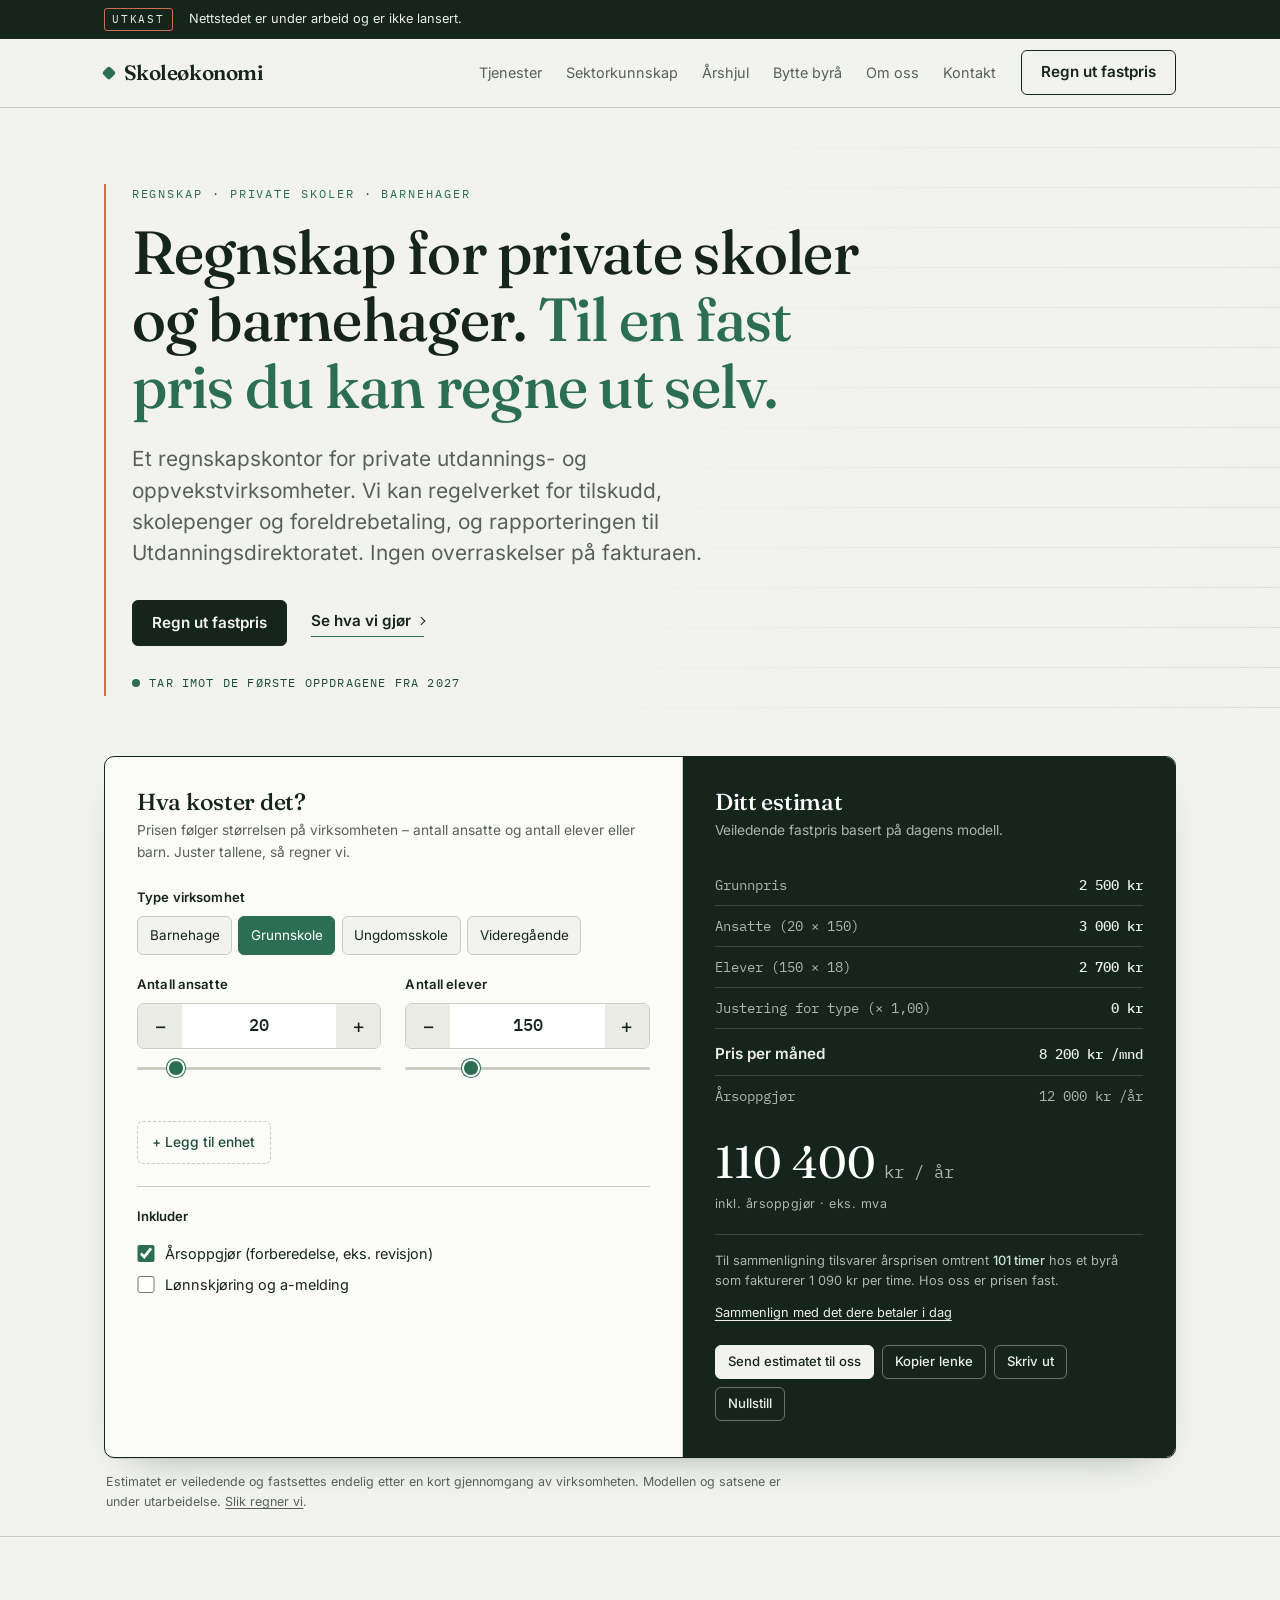
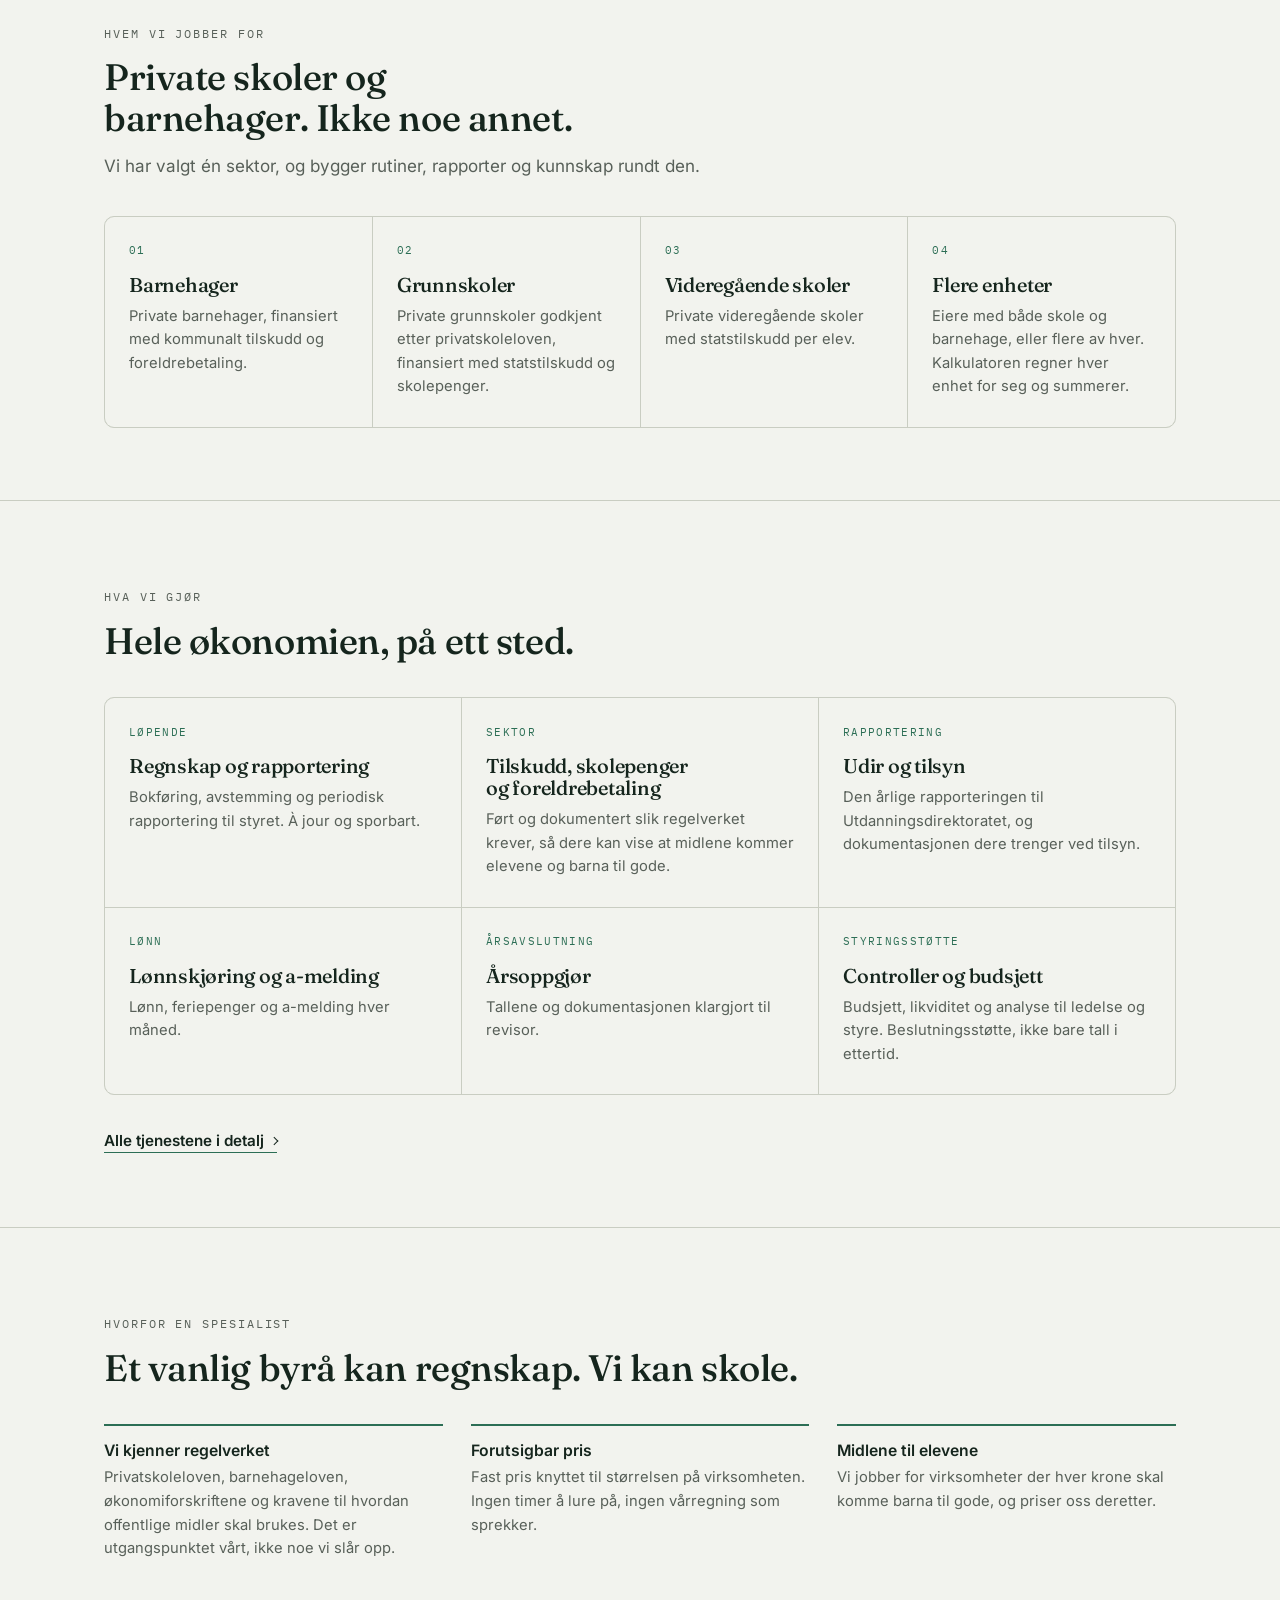
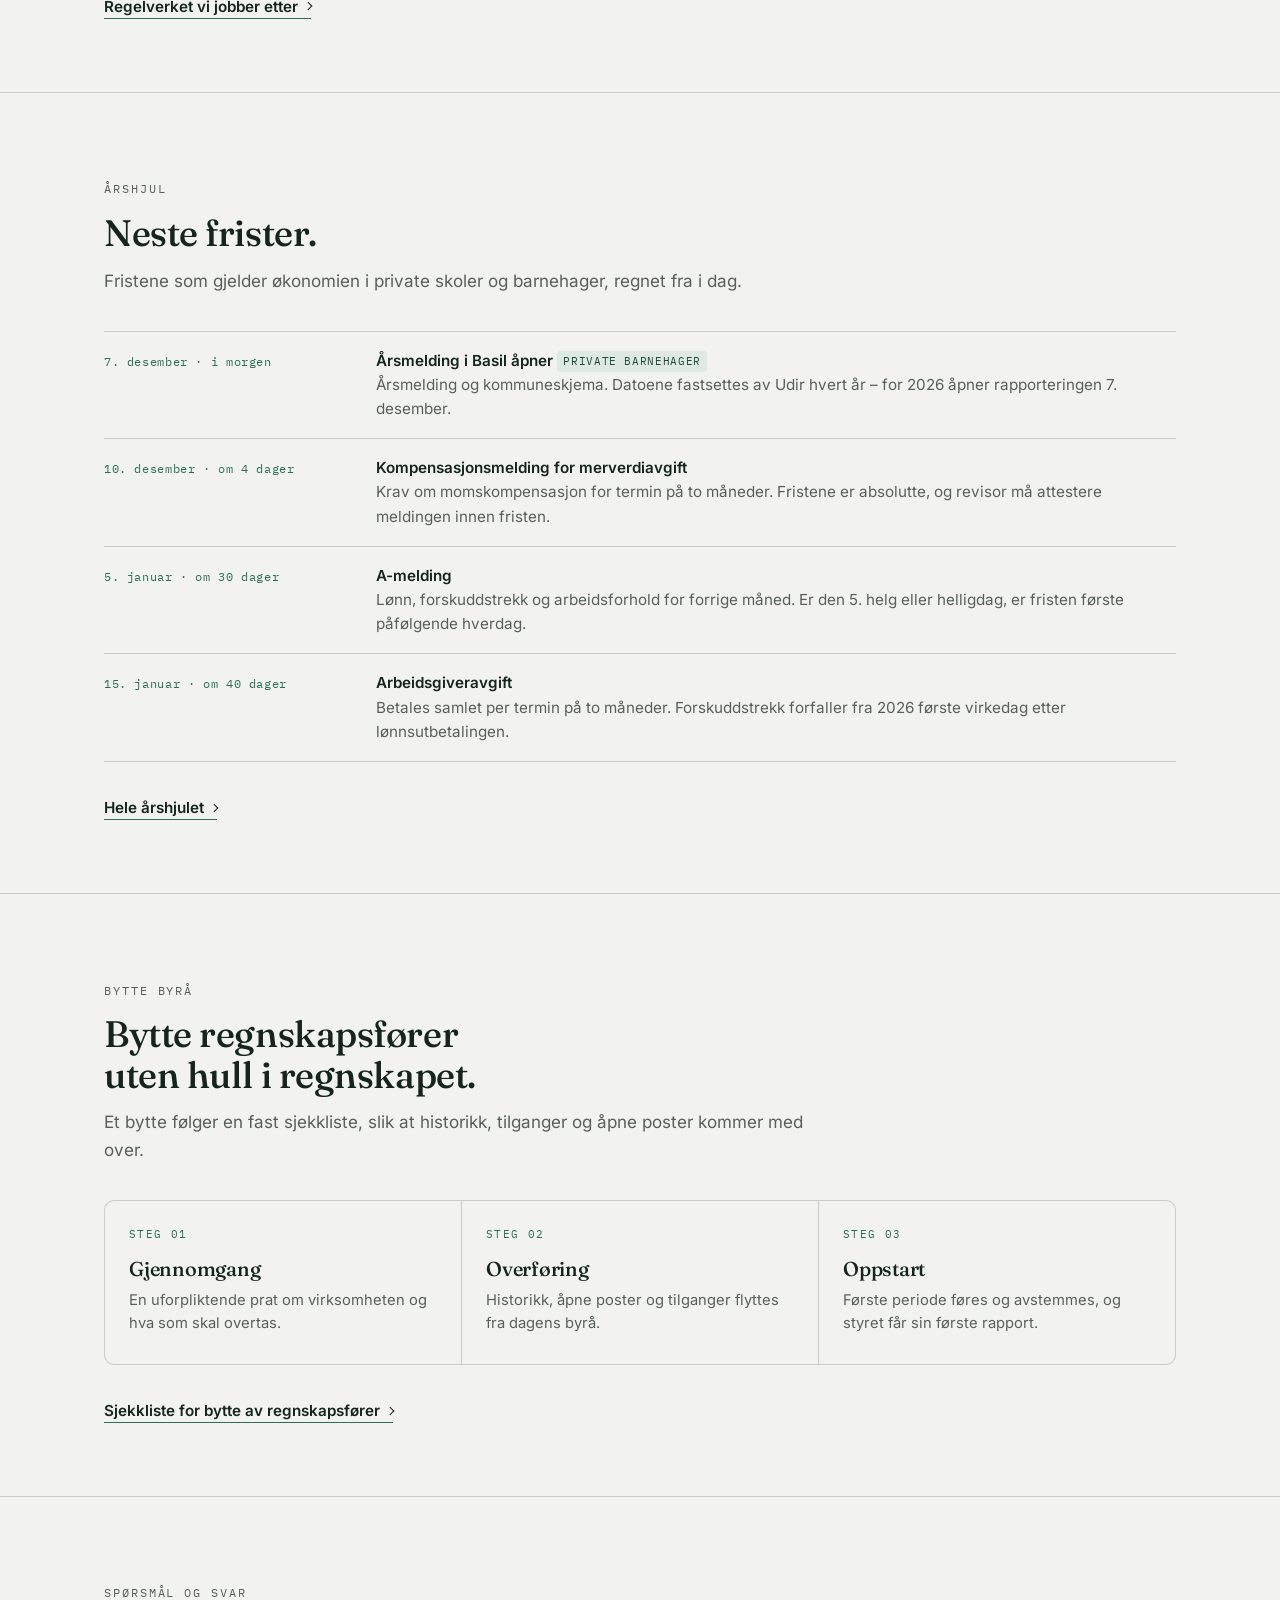
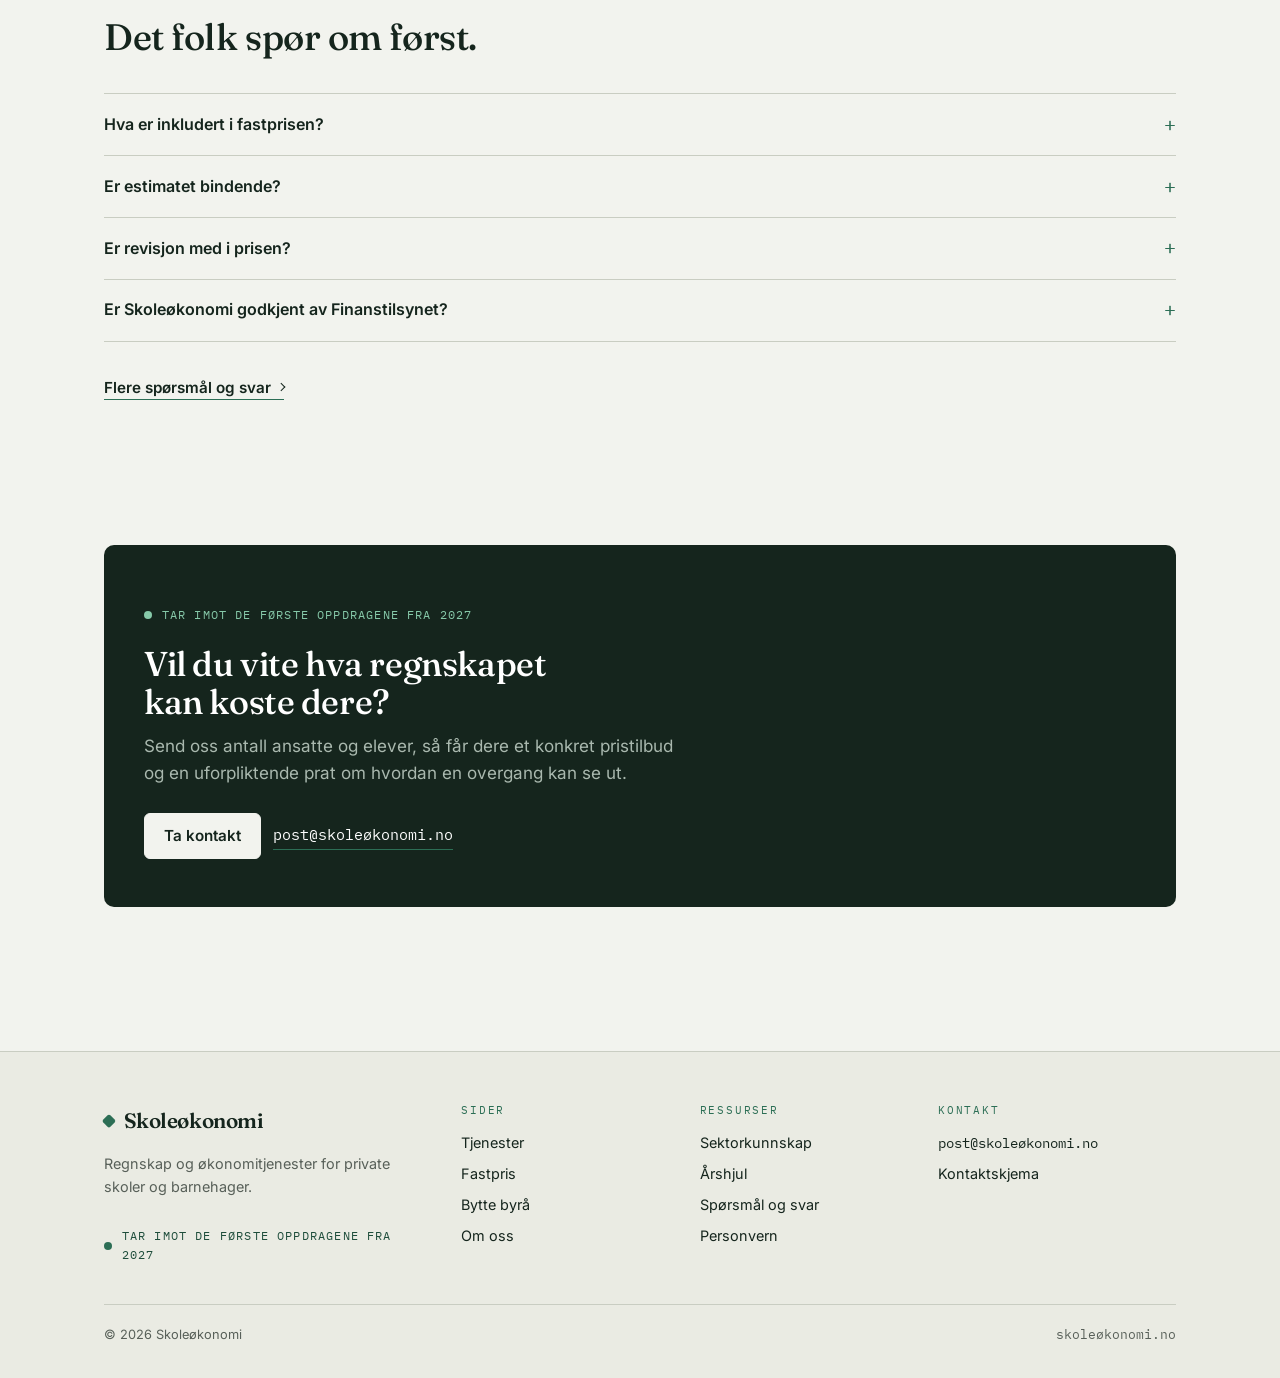
==== index.html @ 36946ea9 "Første publiserte versjon av nettstedet" ====
<!DOCTYPE html>
<html lang="nb">
<head>
<meta charset="utf-8">
<meta name="viewport" content="width=device-width, initial-scale=1">
<title>Skoleøkonomi – regnskap for private skoler og barnehager</title>
<meta name="description" content="Regnskap og økonomitjenester for private skoler og barnehager. Regn ut en veiledende fastpris selv – prisen følger antall ansatte og elever.">
<!-- FELLES:hode -->
<meta name="robots" content="noindex, nofollow">
<link rel="canonical" href="https://xn--skolekonomi-kgb.no/">
<meta property="og:url" content="https://xn--skolekonomi-kgb.no/">
<meta property="og:type" content="website">
<meta property="og:site_name" content="Skoleøkonomi">
<meta property="og:locale" content="nb_NO">
<meta property="og:title" content="Skoleøkonomi – regnskap for private skoler og barnehager">
<meta property="og:description" content="Regnskap og økonomitjenester for private skoler og barnehager. Regn ut en veiledende fastpris selv – prisen følger antall ansatte og elever.">
<meta name="theme-color" content="#F2F3EE">
<link rel="icon" href="assets/bilder/favicon.svg" type="image/svg+xml">
<link rel="stylesheet" href="assets/css/stil.css">
<link rel="stylesheet" href="assets/css/utskrift.css" media="print">
<script>document.documentElement.className += ' js';</script>
<!-- /FELLES:hode -->
</head>
<body>
<!-- FELLES:topp -->
<a class="hopp" href="#innhold">Hopp til innhold</a>
<aside class="utkast pa-blekk" aria-label="Status for nettstedet">
  <div class="wrap utkast__rad">
    <span class="utkast__merke">Utkast</span>
    <span class="utkast__tekst">Nettstedet er under arbeid og er ikke lansert.</span>
    <button type="button" class="utkast__knapp" data-bekreft-bryter aria-pressed="false" hidden>Vis punkter som må bekreftes</button>
  </div>
</aside>
<header class="topp">
  <div class="wrap topp__rad">
    <a class="merke" href="index.html"><span class="merke__rute" aria-hidden="true"></span>Skoleøkonomi</a>
    <button type="button" class="meny-knapp" aria-expanded="false" aria-controls="hovedmeny"><span class="meny-knapp__ikon" aria-hidden="true"></span>Meny</button>
    <nav class="meny" id="hovedmeny" aria-label="Hovedmeny">
      <ul class="meny__liste">
        <li><a href="tjenester.html">Tjenester</a></li>
        <li><a href="sektorkunnskap.html">Sektorkunnskap</a></li>
        <li><a href="arshjul.html">Årshjul</a></li>
        <li><a href="bytte-regnskapsforer.html">Bytte byrå</a></li>
        <li><a href="om-oss.html">Om oss</a></li>
        <li><a href="kontakt.html">Kontakt</a></li>
      </ul>
      <a class="knapp knapp--kant" href="#kalkulator">Regn ut fastpris</a>
    </nav>
  </div>
</header>
<!-- /FELLES:topp -->

<main id="innhold">

  <section class="hero">
    <div class="wrap">
      <div class="hero__tekst">
        <p class="eyebrow">Regnskap · private skoler · barnehager</p>
        <h1>Regnskap for private skoler og barnehager. <em>Til en fast pris du kan regne ut selv.</em></h1>
        <p class="lede">Et regnskapskontor for private utdannings- og oppvekstvirksomheter. Vi kan regelverket for tilskudd, skolepenger og foreldrebetaling, og rapporteringen til Utdanningsdirektoratet. Ingen overraskelser på fakturaen.</p>
        <div class="hero__valg">
          <a class="knapp" href="#kalkulator">Regn ut fastpris</a>
          <a class="pil" href="tjenester.html">Se hva vi gjør</a>
        </div>
        <p class="status">Tar imot de første oppdragene fra 2027</p>
      </div>
    </div>
  </section>

  <section class="kalk-seksjon" id="kalkulator" aria-label="Fastpriskalkulator">
    <div class="wrap">
      <div class="inn" data-kalkulator>
        <p class="kalk__tom">Kalkulatoren trenger JavaScript for å regne. Send oss antall ansatte og antall elever eller barn på e-post, så regner vi ut prisen for dere.</p>
      </div>
      <p class="kalk-note">Estimatet er veiledende og fastsettes endelig etter en kort gjennomgang av virksomheten. Modellen og satsene er under utarbeidelse. <a href="priser.html#modell">Slik regner vi</a>.</p>
    </div>
  </section>

  <section class="seksjon">
    <div class="wrap">
      <div class="seksjon__hode">
        <p class="eyebrow">Hvem vi jobber for</p>
        <h2>Private skoler og barnehager. Ikke noe annet.</h2>
        <p>Vi har valgt én sektor, og bygger rutiner, rapporter og kunnskap rundt den.</p>
      </div>
      <div class="rutenett rutenett--4">
        <div class="rute">
          <span class="rute__merke">01</span>
          <h3>Barnehager</h3>
          <p>Private barnehager, finansiert med kommunalt tilskudd og foreldrebetaling.</p>
        </div>
        <div class="rute">
          <span class="rute__merke">02</span>
          <h3>Grunnskoler</h3>
          <p>Private grunnskoler godkjent etter privatskoleloven, finansiert med statstilskudd og skolepenger.</p>
        </div>
        <div class="rute">
          <span class="rute__merke">03</span>
          <h3>Videregående skoler</h3>
          <p>Private videregående skoler med statstilskudd per elev.</p>
        </div>
        <div class="rute">
          <span class="rute__merke">04</span>
          <h3>Flere enheter</h3>
          <p>Eiere med både skole og barnehage, eller flere av hver. Kalkulatoren regner hver enhet for seg og summerer.</p>
        </div>
      </div>
    </div>
  </section>

  <section class="seksjon">
    <div class="wrap">
      <div class="seksjon__hode">
        <p class="eyebrow">Hva vi gjør</p>
        <h2>Hele økonomien, på ett sted.</h2>
      </div>
      <div class="rutenett rutenett--3">
        <a class="rute" href="tjenester.html#regnskap">
          <span class="rute__merke">Løpende</span>
          <h3>Regnskap og rapportering</h3>
          <p>Bokføring, avstemming og periodisk rapportering til styret. À jour og sporbart.</p>
        </a>
        <a class="rute" href="tjenester.html#tilskudd">
          <span class="rute__merke">Sektor</span>
          <h3>Tilskudd, skolepenger og foreldrebetaling</h3>
          <p>Ført og dokumentert slik regelverket krever, så dere kan vise at midlene kommer elevene og barna til gode.</p>
        </a>
        <a class="rute" href="tjenester.html#rapportering">
          <span class="rute__merke">Rapportering</span>
          <h3>Udir og tilsyn</h3>
          <p>Den årlige rapporteringen til Utdanningsdirektoratet, og dokumentasjonen dere trenger ved tilsyn.</p>
        </a>
        <a class="rute" href="tjenester.html#lonn">
          <span class="rute__merke">Lønn</span>
          <h3>Lønnskjøring og a-melding</h3>
          <p>Lønn, feriepenger og a-melding hver måned.</p>
        </a>
        <a class="rute" href="tjenester.html#arsoppgjor">
          <span class="rute__merke">Årsavslutning</span>
          <h3>Årsoppgjør</h3>
          <p>Tallene og dokumentasjonen klargjort til revisor.</p>
        </a>
        <a class="rute" href="tjenester.html#controller">
          <span class="rute__merke">Styringsstøtte</span>
          <h3>Controller og budsjett</h3>
          <p>Budsjett, likviditet og analyse til ledelse og styre. Beslutningsstøtte, ikke bare tall i ettertid.</p>
        </a>
      </div>
      <p class="seksjon__fot"><a class="pil" href="tjenester.html">Alle tjenestene i detalj</a></p>
    </div>
  </section>

  <section class="seksjon">
    <div class="wrap">
      <div class="seksjon__hode">
        <p class="eyebrow">Hvorfor en spesialist</p>
        <h2>Et vanlig byrå kan regnskap. Vi kan skole.</h2>
      </div>
      <div class="punkter">
        <div class="punkt">
          <h3>Vi kjenner regelverket</h3>
          <p>Privatskoleloven, barnehageloven, økonomiforskriftene og kravene til hvordan offentlige midler skal brukes. Det er utgangspunktet vårt, ikke noe vi slår opp.</p>
        </div>
        <div class="punkt">
          <h3>Forutsigbar pris</h3>
          <p>Fast pris knyttet til størrelsen på virksomheten. Ingen timer å lure på, ingen vårregning som sprekker.</p>
        </div>
        <div class="punkt">
          <h3>Midlene til elevene</h3>
          <p>Vi jobber for virksomheter der hver krone skal komme barna til gode, og priser oss deretter.</p>
        </div>
      </div>
      <p class="seksjon__fot"><a class="pil" href="sektorkunnskap.html">Regelverket vi jobber etter</a></p>
    </div>
  </section>

  <section class="seksjon" id="neste-frister" hidden>
    <div class="wrap">
      <div class="seksjon__hode">
        <p class="eyebrow">Årshjul</p>
        <h2>Neste frister.</h2>
        <p>Fristene som gjelder økonomien i private skoler og barnehager, regnet fra i dag.</p>
      </div>
      <ol class="hovedbok" data-neste-frister="4"></ol>
      <p class="seksjon__fot"><a class="pil" href="arshjul.html">Hele årshjulet</a></p>
    </div>
  </section>

  <section class="seksjon">
    <div class="wrap">
      <div class="seksjon__hode">
        <p class="eyebrow">Bytte byrå</p>
        <h2>Bytte regnskapsfører uten hull i regnskapet.</h2>
        <p>Et bytte følger en fast sjekkliste, slik at historikk, tilganger og åpne poster kommer med over.</p>
      </div>
      <div class="rutenett rutenett--3">
        <div class="rute">
          <span class="rute__merke">Steg 01</span>
          <h3>Gjennomgang</h3>
          <p>En uforpliktende prat om virksomheten og hva som skal overtas.</p>
        </div>
        <div class="rute">
          <span class="rute__merke">Steg 02</span>
          <h3>Overføring</h3>
          <p>Historikk, åpne poster og tilganger flyttes fra dagens byrå.</p>
        </div>
        <div class="rute">
          <span class="rute__merke">Steg 03</span>
          <h3>Oppstart</h3>
          <p>Første periode føres og avstemmes, og styret får sin første rapport.</p>
        </div>
      </div>
      <p class="seksjon__fot"><a class="pil" href="bytte-regnskapsforer.html">Sjekkliste for bytte av regnskapsfører</a></p>
    </div>
  </section>

  <section class="seksjon">
    <div class="wrap">
      <div class="seksjon__hode">
        <p class="eyebrow">Spørsmål og svar</p>
        <h2>Det folk spør om først.</h2>
      </div>
      <div class="sporsmalsliste">
        <details class="sporsmal">
          <summary>Hva er inkludert i fastprisen?</summary>
          <div class="sporsmal__svar">
            <p>Grunnprisen dekker løpende bokføring, avstemming og periodisk rapportering. Prisen per ansatt og per elev eller barn følger volumet i lønn, fakturering og tilskudd. Årsoppgjør og lønnskjøring velger dere selv i kalkulatoren.</p>
          </div>
        </details>
        <details class="sporsmal">
          <summary>Er estimatet bindende?</summary>
          <div class="sporsmal__svar">
            <p>Nei. Estimatet er veiledende. Endelig pris settes etter en kort gjennomgang av virksomheten.</p>
          </div>
        </details>
        <details class="sporsmal">
          <summary>Er revisjon med i prisen?</summary>
          <div class="sporsmal__svar">
            <p>Nei. Revisjonen gjøres av en ekstern revisor. Vi klargjør tallene og dokumentasjonen revisor trenger.</p>
          </div>
        </details>
        <details class="sporsmal">
          <summary>Er Skoleøkonomi godkjent av Finanstilsynet?</summary>
          <div class="sporsmal__svar">
            <p>Å føre regnskap for andre krever godkjenning fra Finanstilsynet. Godkjenningen er på plass før vi tar de første oppdragene fra 2027. Oppstarten skjer gradvis, og nye kunder tas inn fortløpende etter hvert som de melder interesse.</p>
          </div>
        </details>
      </div>
      <p class="seksjon__fot"><a class="pil" href="sporsmal-og-svar.html">Flere spørsmål og svar</a></p>
    </div>
  </section>

  <section class="seksjon seksjon--flat">
    <div class="wrap">
      <div class="kontaktblokk pa-blekk inn">
        <p class="status">Tar imot de første oppdragene fra 2027</p>
        <h2>Vil du vite hva regnskapet kan koste dere?</h2>
        <p>Send oss antall ansatte og elever, så får dere et konkret pristilbud og en uforpliktende prat om hvordan en overgang kan se ut.</p>
        <div class="knapperad">
          <a class="knapp knapp--lys" href="kontakt.html">Ta kontakt</a>
          <a class="epost" href="mailto:post@skoleøkonomi.no">post@skoleøkonomi.no</a>
        </div>
      </div>
    </div>
  </section>

</main>

<!-- FELLES:bunn -->
<footer class="bunn">
  <div class="wrap">
    <div class="bunn__rutenett">
      <div class="bunn__om">
        <a class="merke" href="index.html"><span class="merke__rute" aria-hidden="true"></span>Skoleøkonomi</a>
        <p>Regnskap og økonomitjenester for private skoler og barnehager.</p>
        <p class="status">Tar imot de første oppdragene fra 2027</p>
      </div>
      <nav aria-label="Sider">
        <h2 class="bunn__tittel">Sider</h2>
        <ul>
          <li><a href="tjenester.html">Tjenester</a></li>
          <li><a href="priser.html">Fastpris</a></li>
          <li><a href="bytte-regnskapsforer.html">Bytte byrå</a></li>
          <li><a href="om-oss.html">Om oss</a></li>
        </ul>
      </nav>
      <nav aria-label="Ressurser">
        <h2 class="bunn__tittel">Ressurser</h2>
        <ul>
          <li><a href="sektorkunnskap.html">Sektorkunnskap</a></li>
          <li><a href="arshjul.html">Årshjul</a></li>
          <li><a href="sporsmal-og-svar.html">Spørsmål og svar</a></li>
          <li><a href="personvern.html">Personvern</a></li>
        </ul>
      </nav>
      <div>
        <h2 class="bunn__tittel">Kontakt</h2>
        <ul>
          <li><a class="mono" href="mailto:post@skoleøkonomi.no">post@skoleøkonomi.no</a></li>
          <li><a href="kontakt.html">Kontaktskjema</a></li>
        </ul>
      </div>
    </div>
    <div class="bunn__linje">
      <span>© <span data-ar></span> Skoleøkonomi</span>
      <span class="mono">skoleøkonomi.no</span>
    </div>
  </div>
</footer>
<script defer src="assets/js/konfig.js"></script>
<script defer src="assets/js/felles.js"></script>
<script defer src="assets/js/utkast.js"></script>
<!-- /FELLES:bunn -->
<script defer src="assets/js/prismodell.js"></script>
<script defer src="assets/js/kalkulator.js"></script>
<script defer src="assets/js/frister-data.js"></script>
<script defer src="assets/js/frister.js"></script>
<script defer src="assets/js/arshjul.js"></script>
</body>
</html>
---- assets/css/stil.css ----
/* Skoleøkonomi – stilark.
   Innhold: 1 fonter · 2 variabler · 3 grunnlag · 4 topp og bunn · 5 knapper
   6 seksjoner og rutenett · 7 kalkulator · 8 skjema · 9 sider · 10 utkast-modus */

/* ---------- 1 Fonter (selvhostet, SIL OFL) ---------- */
@font-face{font-family:"Fraunces";font-style:normal;font-weight:100 900;font-display:swap;
  src:url("../fonter/fraunces-latin-opsz-normal.woff2") format("woff2");}
@font-face{font-family:"Inter";font-style:normal;font-weight:100 900;font-display:swap;
  src:url("../fonter/inter-latin-wght-normal.woff2") format("woff2");}
@font-face{font-family:"IBM Plex Mono";font-style:normal;font-weight:400;font-display:swap;
  src:url("../fonter/ibm-plex-mono-latin-400-normal.woff2") format("woff2");}
@font-face{font-family:"IBM Plex Mono";font-style:normal;font-weight:500;font-display:swap;
  src:url("../fonter/ibm-plex-mono-latin-500-normal.woff2") format("woff2");}

/* ---------- 2 Variabler ---------- */
:root{
  --blekk:#15251D;
  --papir:#F2F3EE;
  --papir-2:#EAEBE3;
  --ark:#FBFBF8;
  --furu:#2C6E55;
  --furu-dyp:#1E4D3B;
  --furu-lys:#DDE9E2;
  --leire:#C8704F;       /* sparsomt: streker og merker, ikke brødtekst */
  --leire-dyp:#9A4526;   /* feilmeldinger – god nok kontrast til tekst */
  --linje:#C9CDC2;
  --linje-myk:#DCDFD6;
  --dempet:#586059;
  --pa-blekk:#EBEDE6;
  --pa-blekk-dempet:#A9B8AE;
  --pa-blekk-linje:rgba(235,237,230,.16);
  --pa-blekk-aksent:#86C9A9;
  --r:10px;
  --r-s:6px;
  --bredde:70rem;
  --f-display:"Fraunces",Georgia,"Times New Roman",serif;
  --f-tekst:"Inter",system-ui,-apple-system,"Segoe UI",Roboto,"Helvetica Neue",Arial,sans-serif;
  --f-mono:"IBM Plex Mono",ui-monospace,SFMono-Regular,Menlo,Consolas,monospace;
  --skygge:0 1px 0 var(--linje),0 18px 40px -28px rgba(21,37,29,.5);
}

/* ---------- 3 Grunnlag ---------- */
*,*::before,*::after{box-sizing:border-box;}
html{-webkit-text-size-adjust:100%;text-size-adjust:100%;scroll-padding-top:5.5rem;}
@media (prefers-reduced-motion:no-preference){html{scroll-behavior:smooth;}}
body{
  margin:0;background:var(--papir);color:var(--blekk);
  font-family:var(--f-tekst);font-size:1.0625rem;line-height:1.6;
  -webkit-font-smoothing:antialiased;text-rendering:optimizeLegibility;
}
h1,h2,h3,h4{font-family:var(--f-display);font-weight:500;line-height:1.1;letter-spacing:-.012em;margin:0;text-wrap:balance;}
p{margin:0 0 1em;}
p:last-child{margin-bottom:0;}
ul,ol{margin:0 0 1em;padding-left:1.2em;}
a{color:inherit;text-decoration-thickness:1px;text-underline-offset:.2em;}
a:hover{color:var(--furu-dyp);}
strong,b{font-weight:600;}
img,svg{max-width:100%;}
button,input,select,textarea{font:inherit;color:inherit;}
[hidden]{display:none !important;}
:focus-visible{outline:2px solid var(--furu);outline-offset:3px;border-radius:2px;}
.pa-blekk :focus-visible{outline-color:var(--pa-blekk-aksent);}
::selection{background:var(--furu-lys);color:var(--blekk);}

.wrap{max-width:var(--bredde);margin-inline:auto;padding-inline:1.5rem;}
.mono,.tall{font-family:var(--f-mono);font-variant-numeric:tabular-nums;}
.dempet{color:var(--dempet);}
.skjult{position:absolute !important;width:1px;height:1px;overflow:hidden;clip-path:inset(50%);white-space:nowrap;}
.eyebrow{font-family:var(--f-mono);font-size:.75rem;letter-spacing:.16em;text-transform:uppercase;color:var(--furu);margin:0;}
.hopp{position:absolute;left:1rem;top:-5rem;z-index:100;background:var(--blekk);color:var(--papir);padding:.7rem 1rem;border-radius:var(--r-s);text-decoration:none;}
.hopp:focus{top:1rem;color:var(--papir);}

/* Lenke med liten pil (tegnet i CSS, så den ikke er avhengig av tegn i fonten) */
.pil{font-weight:600;font-size:.95rem;text-decoration:none;border-bottom:1px solid var(--furu);padding-bottom:2px;}
.pil::after{content:"";display:inline-block;width:.42em;height:.42em;border-top:1.5px solid currentColor;border-right:1.5px solid currentColor;transform:rotate(45deg);margin-left:.45em;position:relative;top:-.12em;transition:margin-left .15s;}
.pil:hover::after{margin-left:.7em;}

/* ---------- 4 Topp og bunn ---------- */
.topp{position:sticky;top:0;z-index:30;background:rgba(242,243,238,.9);border-bottom:1px solid var(--linje);
  -webkit-backdrop-filter:blur(8px);backdrop-filter:blur(8px);}
.topp__rad{display:flex;align-items:center;justify-content:space-between;gap:1rem;min-height:4.25rem;}
.merke{font-family:var(--f-display);font-weight:600;font-size:1.3rem;letter-spacing:-.02em;display:inline-flex;align-items:center;gap:.6rem;text-decoration:none;color:var(--blekk);}
.merke:hover{color:var(--blekk);}
.merke__rute{width:.62rem;height:.62rem;border-radius:2px;background:var(--furu);transform:rotate(45deg);flex:none;}
.meny{display:flex;align-items:center;gap:.25rem;}
.meny__liste{display:flex;align-items:center;gap:.1rem;list-style:none;margin:0;padding:0;}
.meny__liste a{display:block;font-size:.9rem;text-decoration:none;color:var(--dempet);padding:.5rem .7rem;border-radius:var(--r-s);transition:color .15s;}
.meny__liste a:hover{color:var(--blekk);}
.meny__liste a[aria-current="page"]{color:var(--blekk);font-weight:600;box-shadow:inset 0 -2px 0 var(--furu);border-radius:0;}
.meny .knapp{margin-left:.6rem;}
.meny-knapp{display:none;align-items:center;gap:.55rem;background:transparent;border:1px solid var(--blekk);border-radius:var(--r-s);padding:.55rem .8rem;font-size:.9rem;font-weight:600;cursor:pointer;}
.meny-knapp__ikon{width:1rem;height:.7rem;border-top:1.5px solid currentColor;border-bottom:1.5px solid currentColor;position:relative;}
.meny-knapp__ikon::before{content:"";position:absolute;left:0;right:0;top:50%;border-top:1.5px solid currentColor;transform:translateY(-50%);}

@media (max-width:63rem){
  .js .meny-knapp{display:inline-flex;}
  .js .meny{display:none;position:absolute;left:0;right:0;top:100%;background:var(--papir);border-bottom:1px solid var(--linje);
    box-shadow:0 24px 40px -30px rgba(21,37,29,.55);flex-direction:column;align-items:stretch;padding:.5rem 1.5rem 1.5rem;gap:0;}
  .js .meny.er-apen{display:flex;}
  .js .meny__liste{flex-direction:column;align-items:stretch;}
  .js .meny__liste a{padding:.95rem 0;font-size:1.05rem;color:var(--blekk);border-bottom:1px solid var(--linje-myk);border-radius:0;}
  .js .meny__liste a[aria-current="page"]{box-shadow:none;color:var(--furu-dyp);}
  .js .meny .knapp{margin:1.25rem 0 0;}
  /* Uten JavaScript: menyen brytes over flere linjer i stedet for å skjules. */
  html:not(.js) .topp__rad{flex-wrap:wrap;padding-block:.75rem;}
  html:not(.js) .meny,html:not(.js) .meny__liste{flex-wrap:wrap;}
}

.bunn{margin-top:4.5rem;background:var(--papir-2);border-top:1px solid var(--linje);color:var(--dempet);font-size:.9rem;}
.bunn__rutenett{display:grid;grid-template-columns:1.6fr 1fr 1fr 1.2fr;gap:2.5rem;padding:3.25rem 0 2.5rem;}
.bunn__om p{max-width:26rem;margin-top:.9rem;}
.bunn__tittel{font-family:var(--f-mono);font-size:.7rem;letter-spacing:.16em;text-transform:uppercase;color:var(--furu);margin:0 0 .9rem;font-weight:400;}
.bunn ul{list-style:none;margin:0;padding:0;}
.bunn li{margin-bottom:.5rem;}
.bunn a{text-decoration:none;color:var(--blekk);}
.bunn a:hover{text-decoration:underline;color:var(--furu-dyp);}
.bunn__linje{display:flex;justify-content:space-between;flex-wrap:wrap;gap:.5rem 1.5rem;border-top:1px solid var(--linje);padding:1.25rem 0 2rem;font-size:.8rem;}
.status{display:inline-flex;align-items:center;gap:.6rem;font-family:var(--f-mono);font-size:.74rem;letter-spacing:.1em;text-transform:uppercase;color:var(--furu-dyp);margin:0;}
.status::before{content:"";width:.5rem;height:.5rem;border-radius:50%;background:var(--furu);flex:none;}
.pa-blekk .status{color:var(--pa-blekk-aksent);}
.pa-blekk .status::before{background:var(--pa-blekk-aksent);}
@media (max-width:52rem){.bunn__rutenett{grid-template-columns:1fr 1fr;gap:2rem;}.bunn__om{grid-column:1 / -1;}}

/* ---------- 5 Knapper ---------- */
.knapp{display:inline-flex;align-items:center;justify-content:center;gap:.5rem;font-family:var(--f-tekst);font-weight:600;font-size:.95rem;line-height:1.2;
  padding:.8rem 1.2rem;border-radius:var(--r-s);border:1px solid var(--blekk);background:var(--blekk);color:var(--papir);text-decoration:none;cursor:pointer;
  transition:background .15s,color .15s,border-color .15s;}
.knapp:hover{background:var(--furu-dyp);border-color:var(--furu-dyp);color:#fff;}
.knapp--kant{background:transparent;color:var(--blekk);}
.knapp--kant:hover{background:var(--blekk);border-color:var(--blekk);color:var(--papir);}
.knapp--lys{background:var(--papir);border-color:var(--papir);color:var(--blekk);}
.knapp--lys:hover{background:#fff;border-color:#fff;color:var(--blekk);}
.knapp--lyskant{background:transparent;border-color:rgba(235,237,230,.4);color:var(--pa-blekk);}
.knapp--lyskant:hover{background:rgba(235,237,230,.1);border-color:var(--pa-blekk);color:#fff;}
.knapp--liten{padding:.5rem .75rem;font-size:.82rem;font-weight:500;}
.knapp[disabled]{opacity:.5;cursor:not-allowed;}
.knapperad{display:flex;flex-wrap:wrap;gap:.75rem;align-items:center;}

/* ---------- 6 Seksjoner og rutenett ---------- */
.hero{position:relative;padding:4.75rem 0 2.75rem;overflow:hidden;}
/* Stille motiv: linjert papir som toner ut mot teksten. */
.hero::before{content:"";position:absolute;inset:0;pointer-events:none;
  background-image:repeating-linear-gradient(to bottom,transparent 0,transparent calc(2.5rem - 1px),var(--linje-myk) calc(2.5rem - 1px),var(--linje-myk) 2.5rem);
  -webkit-mask-image:linear-gradient(105deg,transparent 48%,#000 100%);mask-image:linear-gradient(105deg,transparent 48%,#000 100%);}
.hero .wrap{position:relative;}
.hero__tekst{border-left:2px solid var(--leire);padding-left:1.6rem;max-width:50rem;}
.hero h1{font-size:clamp(2.2rem,5.2vw,3.8rem);margin-top:1.1rem;}
.hero h1 em{font-style:normal;color:var(--furu);}
.lede{font-size:clamp(1.1rem,2vw,1.3rem);line-height:1.5;color:var(--dempet);max-width:38rem;margin:1.4rem 0 0;}
.hero__valg{display:flex;flex-wrap:wrap;align-items:center;gap:.9rem 1.5rem;margin-top:2rem;}
.hero .status{margin-top:1.75rem;}

.sidehode{position:relative;padding:4rem 0 3.25rem;overflow:hidden;}
.sidehode::before{content:"";position:absolute;inset:0;pointer-events:none;
  background-image:repeating-linear-gradient(to bottom,transparent 0,transparent calc(2.5rem - 1px),var(--linje-myk) calc(2.5rem - 1px),var(--linje-myk) 2.5rem);
  -webkit-mask-image:linear-gradient(105deg,transparent 55%,#000 100%);mask-image:linear-gradient(105deg,transparent 55%,#000 100%);}
.sidehode .wrap{position:relative;}
.sidehode__tekst{border-left:2px solid var(--leire);padding-left:1.6rem;max-width:46rem;}
.sidehode h1{font-size:clamp(2rem,4.4vw,3.1rem);margin-top:1rem;}

.seksjon{padding:4.5rem 0;border-top:1px solid var(--linje);}
.seksjon--flat{border-top:0;}
.seksjon--tett{padding:3rem 0;}
.seksjon__hode{max-width:44rem;margin-bottom:2.25rem;}
.seksjon__hode h2{font-size:clamp(1.7rem,3.4vw,2.3rem);margin-top:.9rem;}
.seksjon__hode p{color:var(--dempet);margin-top:.9rem;}
.seksjon__fot{margin-top:2rem;}

.rutenett{display:grid;gap:1px;background:var(--linje);border:1px solid var(--linje);border-radius:var(--r);overflow:hidden;}
.rutenett--2{grid-template-columns:repeat(2,1fr);}
.rutenett--3{grid-template-columns:repeat(3,1fr);}
.rutenett--4{grid-template-columns:repeat(4,1fr);}
.rute{background:var(--papir);padding:1.6rem 1.5rem 1.75rem;min-width:0;}
.rute__merke{font-family:var(--f-mono);font-size:.7rem;letter-spacing:.12em;text-transform:uppercase;color:var(--furu);display:block;margin-bottom:.85rem;}
.rute h3{font-size:1.25rem;margin-bottom:.55rem;}
.rute p{font-size:.92rem;color:var(--dempet);margin:0;}
.rute p + p{margin-top:.6rem;}
a.rute{text-decoration:none;color:inherit;transition:background .15s;}
a.rute:hover{background:var(--ark);color:inherit;}
a.rute:hover h3{color:var(--furu-dyp);}
@media (max-width:60rem){.rutenett--4{grid-template-columns:repeat(2,1fr);}.rutenett--3{grid-template-columns:repeat(2,1fr);}}
@media (max-width:40rem){.rutenett--2,.rutenett--3,.rutenett--4{grid-template-columns:1fr;}}

/* Hovedbok-rader: nøkkel i mono til venstre, forklaring til høyre. */
.hovedbok{border-top:1px solid var(--linje);margin:0;padding:0;list-style:none;}
.hovedbok__rad{display:grid;grid-template-columns:minmax(10rem,15rem) 1fr;gap:.4rem 2rem;padding:1.05rem 0;border-bottom:1px solid var(--linje);align-items:baseline;}
.hovedbok__nokkel{font-family:var(--f-mono);font-size:.78rem;color:var(--furu);letter-spacing:.05em;line-height:1.5;margin:0;}
.hovedbok__tekst{font-size:.95rem;color:var(--dempet);margin:0;}
.hovedbok__tekst strong{color:var(--blekk);}
.hovedbok__verdi{font-family:var(--f-mono);font-variant-numeric:tabular-nums;white-space:nowrap;}
@media (max-width:40rem){.hovedbok__rad{grid-template-columns:1fr;}}

.punkter{display:grid;grid-template-columns:repeat(3,1fr);gap:1.75rem;}
.punkt{border-top:2px solid var(--furu);padding-top:1rem;}
.punkt h3{font-family:var(--f-tekst);font-size:.98rem;font-weight:600;letter-spacing:0;margin-bottom:.45rem;}
.punkt p{font-size:.92rem;color:var(--dempet);margin:0;}
@media (max-width:52rem){.punkter{grid-template-columns:1fr;gap:1.25rem;}}

.to-kol{display:grid;grid-template-columns:minmax(0,1.5fr) minmax(0,1fr);gap:3rem;align-items:start;}
@media (max-width:52rem){.to-kol{grid-template-columns:1fr;gap:2rem;}}

.merknad{font-size:.82rem;color:var(--dempet);border-left:2px solid var(--linje);padding-left:.9rem;max-width:44rem;}
.kilde{font-size:.8rem;color:var(--dempet);}
.kilde a{color:var(--furu-dyp);}

.tekst{max-width:42rem;}
.tekst h2{font-size:1.6rem;margin:2.5rem 0 .8rem;}
.tekst h3{font-size:1.2rem;margin:1.75rem 0 .5rem;}
.tekst li{margin-bottom:.35rem;}

/* Spørsmål og svar */
.sporsmalsliste{border-top:1px solid var(--linje);}
.sporsmal{border-bottom:1px solid var(--linje);}
.sporsmal summary{display:flex;justify-content:space-between;align-items:center;gap:1rem;padding:1.1rem 0;font-weight:600;font-size:1rem;cursor:pointer;list-style:none;}
.sporsmal summary::-webkit-details-marker{display:none;}
.sporsmal summary::after{content:"+";font-family:var(--f-mono);font-size:1.25rem;font-weight:400;color:var(--furu);flex:none;line-height:1;}
.sporsmal[open] summary::after{content:"\2212";}
.sporsmal summary:hover{color:var(--furu-dyp);}
.sporsmal__svar{padding:0 2.5rem 1.25rem 0;font-size:.95rem;color:var(--dempet);max-width:44rem;}

/* Kontaktblokk på blekk */
.kontaktblokk{background:var(--blekk);color:var(--pa-blekk);border-radius:var(--r);padding:3rem 2.5rem;}
.kontaktblokk h2{color:#fff;font-size:clamp(1.6rem,3.2vw,2.15rem);margin-top:1.1rem;max-width:32rem;}
.kontaktblokk p{color:var(--pa-blekk-dempet);max-width:34rem;margin-top:.8rem;}
.kontaktblokk .knapperad{margin-top:1.6rem;}
.kontaktblokk a:not(.knapp){color:#fff;}
.epost{font-family:var(--f-mono);font-size:.95rem;text-decoration:none;border-bottom:1px solid var(--furu);padding-bottom:2px;}
@media (max-width:40rem){.kontaktblokk{padding:2.25rem 1.5rem;}}

/* Brikker (filter) */
.brikker{display:flex;flex-wrap:wrap;gap:.4rem;}
.brikke{font-size:.84rem;border:1px solid var(--linje);background:var(--papir);color:var(--blekk);padding:.45rem .8rem;border-radius:999px;cursor:pointer;transition:background .15s,border-color .15s,color .15s;}
.brikke:hover{border-color:var(--furu);}
.brikke[aria-pressed="true"]{background:var(--furu);border-color:var(--furu);color:#fff;}

/* Varsel (kort bekreftelse nederst) */
.varsel{position:fixed;left:50%;bottom:1.5rem;transform:translateX(-50%);z-index:60;background:var(--blekk);color:var(--pa-blekk);padding:.75rem 1.1rem;border-radius:var(--r-s);font-size:.9rem;box-shadow:0 12px 30px -12px rgba(21,37,29,.6);max-width:calc(100vw - 2rem);}

@media (prefers-reduced-motion:no-preference){
  .js .inn{opacity:0;transform:translateY(12px);transition:opacity .6s ease,transform .6s ease;}
  .js .inn.er-inne{opacity:1;transform:none;}
}

/* ---------- 7 Kalkulator ---------- */
.kalk-seksjon{padding:1rem 0 1.5rem;}
.kalk{display:grid;grid-template-columns:minmax(0,1.08fr) minmax(0,.92fr);border:1px solid var(--blekk);border-radius:var(--r);background:var(--ark);box-shadow:var(--skygge);}
.kalk__inn{padding:2rem 2rem 2.25rem;border-right:1px solid var(--linje);min-width:0;border-radius:var(--r) 0 0 var(--r);}
.kalk__ut{padding:2rem 2rem 2.25rem;background:var(--blekk);color:var(--pa-blekk);min-width:0;border-radius:0 calc(var(--r) - 1px) calc(var(--r) - 1px) 0;}
.kalk__tittel{font-size:1.45rem;margin-bottom:.3rem;}
.kalk__ut .kalk__tittel{color:#fff;}
.kalk__ingress{font-size:.86rem;color:var(--dempet);margin:0 0 1.5rem;}
.kalk__ut .kalk__ingress{color:var(--pa-blekk-dempet);}
.kalk__tom{padding:2rem;color:var(--dempet);font-size:.95rem;}

.enhet{border:0;margin:0;padding:0 0 1.4rem;min-width:0;}
.enhet + .enhet{border-top:1px dashed var(--linje);padding-top:1.4rem;}
.enhet__hode{display:flex;align-items:center;gap:.75rem;margin-bottom:1rem;}
.enhet__nr{font-family:var(--f-mono);font-size:.7rem;letter-spacing:.14em;text-transform:uppercase;color:var(--furu);flex:none;padding:0;}
.enhet__navn{flex:1;min-width:0;border:0;border-bottom:1px solid var(--linje);background:transparent;padding:.3rem 0;font-size:.92rem;border-radius:0;}
.enhet__navn:focus{outline:none;border-bottom-color:var(--furu);box-shadow:0 1px 0 var(--furu);}
.enhet__fjern{flex:none;background:none;border:0;padding:.3rem 0;font-size:.82rem;color:var(--dempet);text-decoration:underline;text-underline-offset:.2em;cursor:pointer;}
.enhet__fjern:hover{color:var(--leire-dyp);}

.felt{margin-bottom:1.15rem;min-width:0;}
.felt:last-child{margin-bottom:0;}
.felt__etikett,.felt > label{display:block;font-size:.82rem;font-weight:600;letter-spacing:.01em;margin-bottom:.5rem;}
.felt__hjelp{font-size:.78rem;color:var(--dempet);margin:.4rem 0 0;}

.segment{display:flex;flex-wrap:wrap;gap:.4rem;}
.segment label{position:relative;cursor:pointer;margin:0;}
.segment input{position:absolute;inset:0;width:100%;height:100%;margin:0;opacity:0;cursor:pointer;}
.segment span{display:block;font-size:.84rem;font-weight:400;border:1px solid var(--linje);background:var(--papir);padding:.5rem .72rem;border-radius:var(--r-s);transition:background .15s,border-color .15s,color .15s;}
.segment label:hover span{border-color:var(--furu);}
.segment input:checked + span{background:var(--furu);border-color:var(--furu);color:#fff;}
.segment input:focus-visible + span{outline:2px solid var(--furu);outline-offset:2px;}

.tallfelt{display:grid;grid-template-columns:1fr 1fr;gap:1rem 1.5rem;}
.teller{display:flex;align-items:stretch;border:1px solid var(--linje);border-radius:7px;background:#fff;}
.teller:focus-within{border-color:var(--furu);box-shadow:0 0 0 1px var(--furu);}
.teller button{width:2.75rem;min-height:2.75rem;flex:none;border:0;background:var(--papir-2);font-size:1.25rem;line-height:1;cursor:pointer;color:var(--blekk);}
.teller button:first-child{border-radius:6px 0 0 6px;}
.teller button:last-child{border-radius:0 6px 6px 0;}
.teller button:hover{background:var(--linje-myk);}
.teller button:focus-visible{outline-offset:-2px;}
.teller input{flex:1;min-width:0;width:100%;border:0;text-align:center;font-family:var(--f-mono);font-weight:500;font-size:1.05rem;font-variant-numeric:tabular-nums;background:transparent;-moz-appearance:textfield;appearance:textfield;}
.teller input::-webkit-outer-spin-button,.teller input::-webkit-inner-spin-button{-webkit-appearance:none;margin:0;}
.teller input:focus{outline:none;}

.skyv{-webkit-appearance:none;appearance:none;display:block;width:100%;height:1.5rem;margin:.45rem 0 0;background:transparent;cursor:pointer;}
.skyv::-webkit-slider-runnable-track{height:3px;background:var(--linje);border-radius:2px;}
.skyv::-moz-range-track{height:3px;background:var(--linje);border-radius:2px;}
.skyv::-webkit-slider-thumb{-webkit-appearance:none;width:1.1rem;height:1.1rem;border-radius:50%;background:var(--furu);border:2px solid var(--ark);box-shadow:0 0 0 1px var(--furu);margin-top:calc(-.55rem + 1.5px);}
.skyv::-moz-range-thumb{width:.85rem;height:.85rem;border-radius:50%;background:var(--furu);border:2px solid var(--ark);box-shadow:0 0 0 1px var(--furu);}

.kalk__leggtil{display:inline-flex;align-items:center;gap:.45rem;background:none;border:1px dashed var(--linje);border-radius:var(--r-s);padding:.6rem .9rem;font-size:.86rem;font-weight:500;color:var(--furu-dyp);cursor:pointer;margin-bottom:1.4rem;}
.kalk__leggtil:hover{border-color:var(--furu);background:var(--papir);}
.kalk__valg{border:0;border-top:1px solid var(--linje);margin:0;padding:1.15rem 0 0;}
.kalk__valg legend{font-size:.82rem;font-weight:600;padding:0 .6rem 0 0;float:left;width:100%;margin-bottom:.7rem;}
.kryss{display:flex;align-items:center;gap:.65rem;font-size:.9rem;cursor:pointer;clear:both;padding:.25rem 0;}
.kryss input{width:1.1rem;height:1.1rem;accent-color:var(--furu);cursor:pointer;flex:none;margin:0;}

.bok{width:100%;border-collapse:collapse;font-family:var(--f-mono);font-size:.86rem;font-variant-numeric:tabular-nums;}
.bok tr{border-bottom:1px solid var(--pa-blekk-linje);}
.bok th{font-weight:400;text-align:left;color:var(--pa-blekk-dempet);padding:.56rem .75rem .56rem 0;}
.bok td{text-align:right;white-space:nowrap;font-weight:500;padding:.56rem 0;}
.bok .bok__enhet th{font-family:var(--f-tekst);font-weight:600;font-size:.9rem;color:var(--pa-blekk);}
.bok .bok__del th{padding-left:1rem;}
.bok .bok__del td{font-weight:400;color:var(--pa-blekk-dempet);}
.bok tfoot tr{border-bottom:0;border-top:1px solid rgba(235,237,230,.45);}
.bok tfoot th{font-family:var(--f-tekst);font-weight:600;font-size:.95rem;color:var(--pa-blekk);padding-top:.85rem;}
.bok tfoot td{padding-top:.85rem;}
.bok tfoot .bok__ao th,.bok tfoot .bok__ao td{font-family:var(--f-mono);font-weight:400;font-size:.86rem;color:var(--pa-blekk-dempet);padding-top:.56rem;}
.bok tfoot .bok__ao{border-top:1px solid var(--pa-blekk-linje);}
.kalk__vis{background:none;border:0;padding:.5rem 0 0;font-size:.8rem;color:var(--pa-blekk-dempet);text-decoration:underline;text-underline-offset:.2em;cursor:pointer;}
.kalk__vis:hover{color:#fff;}

.kalk__ar{margin-top:1.5rem;}
.kalk__stor{font-family:var(--f-display);font-size:clamp(2.1rem,4.6vw,2.8rem);line-height:1;color:#fff;font-variant-numeric:tabular-nums lining-nums;}
.kalk__kr{font-family:var(--f-mono);font-size:1.05rem;color:var(--pa-blekk-dempet);margin-left:.5rem;}
.kalk__arnote{font-size:.78rem;color:var(--pa-blekk-dempet);letter-spacing:.04em;margin-top:.45rem;}
.kalk__sammenlign{margin-top:1.25rem;padding-top:1rem;border-top:1px solid var(--pa-blekk-linje);font-size:.8rem;color:var(--pa-blekk-dempet);line-height:1.55;}
.kalk__sammenlign b{color:#CFE0D5;font-weight:500;}
.kalk__idag{margin-top:.8rem;}
.kalk__idag summary{cursor:pointer;color:var(--pa-blekk);text-decoration:underline;text-underline-offset:.2em;list-style:none;}
.kalk__idag summary::-webkit-details-marker{display:none;}
.kalk__idag-felt{display:flex;flex-wrap:wrap;align-items:center;gap:.5rem .75rem;margin-top:.7rem;}
.kalk__idag-felt input{width:9rem;background:rgba(235,237,230,.08);border:1px solid rgba(235,237,230,.3);border-radius:var(--r-s);padding:.45rem .6rem;color:#fff;font-family:var(--f-mono);font-variant-numeric:tabular-nums;font-size:.9rem;}
.kalk__idag-svar{margin:.7rem 0 0;color:var(--pa-blekk);}
.kalk__verktoy{display:flex;flex-wrap:wrap;gap:.5rem;margin-top:1.4rem;}
.kalk-note{font-size:.78rem;color:var(--dempet);margin:.9rem .15rem 0;max-width:44rem;}

.kalk__flyt{display:none;}
@media (max-width:52rem){
  .kalk{grid-template-columns:1fr;}
  .kalk__inn{border-right:0;padding:1.5rem 1.25rem 0;border-radius:var(--r) var(--r) 0 0;}
  .kalk__ut{padding:1.5rem 1.25rem 1.75rem;border-radius:0 0 calc(var(--r) - 1px) calc(var(--r) - 1px);}
  /* Løpende sum som følger med mens man justerer tallene på små skjermer. */
  .kalk__flyt{display:flex;justify-content:space-between;align-items:baseline;gap:1rem;position:sticky;bottom:0;z-index:5;
    margin:1.25rem -1.25rem 0;padding:.75rem 1.25rem;background:var(--blekk);color:var(--pa-blekk);font-size:.8rem;}
  .kalk__flyt b{font-family:var(--f-mono);font-variant-numeric:tabular-nums;font-weight:500;font-size:1rem;color:#fff;}
}
@media (max-width:26rem){.tallfelt{grid-template-columns:1fr;}}

.estimatark{display:none;}

/* ---------- 8 Skjema ---------- */
.skjema{display:grid;gap:1.15rem;}
.skjema__rad{display:grid;grid-template-columns:1fr 1fr;gap:1.15rem;}
@media (max-width:40rem){.skjema__rad{grid-template-columns:1fr;}}
.skjema .felt{margin:0;}
.inndata{display:block;width:100%;border:1px solid var(--linje);border-radius:var(--r-s);background:#fff;padding:.7rem .8rem;font-size:1rem;line-height:1.4;}
.inndata:hover{border-color:#aab0a3;}
.inndata:focus{outline:none;border-color:var(--furu);box-shadow:0 0 0 1px var(--furu);}
textarea.inndata{min-height:8rem;resize:vertical;}
.felt__valgfri{font-weight:400;color:var(--dempet);}
.felt__feil{display:none;font-size:.82rem;color:var(--leire-dyp);margin:.4rem 0 0;font-weight:500;}
.felt.har-feil .inndata{border-color:var(--leire-dyp);box-shadow:0 0 0 1px var(--leire-dyp);}
.felt.har-feil .felt__feil{display:block;}
.feilsammendrag{border:1px solid var(--leire-dyp);border-left-width:4px;border-radius:var(--r-s);background:var(--ark);padding:1rem 1.15rem;font-size:.92rem;}
.feilsammendrag h3{font-family:var(--f-tekst);font-size:.95rem;font-weight:600;margin-bottom:.4rem;letter-spacing:0;}
.feilsammendrag ul{margin:0;}
.feilsammendrag a{color:var(--leire-dyp);}
.boks{border:1px solid var(--linje);border-radius:var(--r);background:var(--ark);padding:1.5rem;}
.boks--blekk{background:var(--blekk);border-color:var(--blekk);color:var(--pa-blekk);}
.boks h3{font-size:1.15rem;margin-bottom:.6rem;}

/* ---------- 9 Sider ---------- */
.tabell{width:100%;border-collapse:collapse;font-size:.92rem;}
.tabell caption{text-align:left;font-size:.82rem;color:var(--dempet);padding-bottom:.6rem;}
.tabell th,.tabell td{text-align:left;padding:.8rem .9rem .8rem 0;border-bottom:1px solid var(--linje);vertical-align:top;}
.tabell thead th{font-family:var(--f-mono);font-size:.7rem;letter-spacing:.12em;text-transform:uppercase;color:var(--furu);font-weight:400;border-bottom-color:var(--blekk);}
.tabell td.tall,.tabell th.tall{text-align:right;padding-right:0;white-space:nowrap;}
.tabell__rull{overflow-x:auto;}

/* Sjekkliste */
.sjekk{list-style:none;margin:0;padding:0;border-top:1px solid var(--linje);}
.sjekk li{border-bottom:1px solid var(--linje);margin:0;}
.sjekk label{display:grid;grid-template-columns:auto 1fr;gap:.2rem .9rem;padding:.9rem 0;cursor:pointer;align-items:start;}
.sjekk input{width:1.15rem;height:1.15rem;accent-color:var(--furu);margin:.25rem 0 0;cursor:pointer;}
.sjekk__tittel{font-weight:500;}
.sjekk__hjelp{grid-column:2;font-size:.86rem;color:var(--dempet);}
.sjekk input:checked ~ .sjekk__tittel{color:var(--dempet);text-decoration:line-through;text-decoration-color:var(--linje);}
.fremdrift{display:flex;align-items:center;gap:1rem;font-family:var(--f-mono);font-size:.8rem;color:var(--dempet);}
.fremdrift__spor{flex:1;height:4px;background:var(--linje-myk);border-radius:2px;overflow:hidden;max-width:18rem;}
.fremdrift__fyll{height:100%;width:0;background:var(--furu);transition:width .3s;}

/* ---------- 10 Utkast-modus (finnes bare så lenge konfig.utkast er true) ---------- */
.utkast{background:var(--blekk);color:var(--pa-blekk);font-size:.8rem;}
.utkast__rad{display:flex;flex-wrap:wrap;align-items:center;gap:.4rem 1rem;padding-block:.5rem;}
.utkast__merke{font-family:var(--f-mono);font-size:.68rem;letter-spacing:.16em;text-transform:uppercase;color:var(--pa-blekk);border:1px solid var(--leire);padding:.1rem .45rem;border-radius:3px;}
.utkast__knapp{margin-left:auto;background:none;border:1px solid rgba(235,237,230,.35);border-radius:var(--r-s);color:var(--pa-blekk);font-size:.78rem;padding:.3rem .6rem;cursor:pointer;}
.utkast__knapp:hover{border-color:var(--pa-blekk);}
@media (max-width:40rem){.utkast__tekst{display:none;}}
.utkast__knapp[aria-pressed="true"]{background:var(--pa-blekk);border-color:var(--pa-blekk);color:var(--blekk);}
html.vis-bekreft [data-bekreft]{outline:2px dashed var(--leire);outline-offset:4px;border-radius:2px;scroll-margin-top:7rem;}
.bekreft-panel{position:fixed;right:1rem;bottom:1rem;z-index:50;width:min(24rem,calc(100vw - 2rem));max-height:60vh;overflow:auto;background:var(--ark);border:1px solid var(--blekk);border-radius:var(--r);box-shadow:0 20px 40px -20px rgba(21,37,29,.6);padding:1rem 1.1rem;font-size:.84rem;}
.bekreft-panel h2{font-family:var(--f-tekst);font-size:.9rem;font-weight:600;letter-spacing:0;margin-bottom:.6rem;}
.bekreft-panel ol{margin:0;padding-left:1.2rem;}
.bekreft-panel li{margin-bottom:.55rem;}
.bekreft-panel button{background:none;border:0;padding:0;text-align:left;cursor:pointer;text-decoration:underline;text-underline-offset:.2em;color:var(--blekk);font-size:inherit;}

/* Kalkulatoren tegnes av JavaScript. Reserver plass og skjul reserveteksten mens den lastes. */
.js [data-kalkulator]{min-height:30rem;}
.js .kalk__tom{visibility:hidden;}

/* ---------- 11 Årshjul ---------- */
.merkelapp{display:inline-block;font-family:var(--f-mono);font-size:.66rem;font-weight:400;letter-spacing:.06em;text-transform:uppercase;color:var(--furu-dyp);background:var(--furu-lys);padding:.12rem .4rem;border-radius:3px;vertical-align:middle;white-space:nowrap;}
.arshjul__verktoy{display:flex;flex-wrap:wrap;justify-content:space-between;align-items:center;gap:1rem;margin-bottom:.5rem;}
.arshjul__tittel{font-size:1.45rem;margin:2.75rem 0 1.1rem;}
.maneder{list-style:none;margin:0;padding:0;display:grid;grid-template-columns:repeat(3,1fr);gap:1px;background:var(--linje);border:1px solid var(--linje);border-radius:var(--r);overflow:hidden;}
.maned{background:var(--papir);padding:1.25rem 1.25rem 1.4rem;min-width:0;}
.maned--na{background:var(--ark);box-shadow:inset 3px 0 0 var(--leire);}
.maned__navn{font-family:var(--f-mono);font-size:.74rem;font-weight:500;letter-spacing:.14em;text-transform:uppercase;color:var(--furu);margin-bottom:.9rem;}
.maned__na{color:var(--leire-dyp);letter-spacing:.06em;margin-left:.4rem;}
.maned__liste{list-style:none;margin:0;padding:0;}
.maned__tom{font-size:.85rem;color:var(--dempet);margin:0;}
.frist{display:grid;grid-template-columns:2.1rem 1fr;gap:.5rem;padding:.6rem 0;border-top:1px solid var(--linje-myk);}
.frist:first-child{border-top:0;padding-top:0;}
.frist__dag{font-family:var(--f-mono);font-variant-numeric:tabular-nums;font-weight:500;font-size:.95rem;}
.frist__tittel{font-weight:600;font-size:.92rem;margin:0 0 .2rem;line-height:1.35;}
.frist__tekst{font-size:.82rem;color:var(--dempet);margin:0;line-height:1.5;}
.frist__tekst a,.hovedbok__tekst a{color:var(--furu-dyp);}
@media (max-width:60rem){.maneder{grid-template-columns:repeat(2,1fr);}}
@media (max-width:40rem){.maneder{grid-template-columns:1fr;}}

/* ---------- 12 Tjenester og priser ---------- */
.tjeneste{display:grid;grid-template-columns:minmax(0,1fr) minmax(0,1.5fr);gap:1.5rem 3rem;padding:2.5rem 0;border-top:1px solid var(--linje);scroll-margin-top:6rem;}
.tjeneste:first-child{border-top:0;padding-top:.5rem;}
.tjeneste h2{font-size:clamp(1.45rem,2.6vw,1.8rem);margin-top:.8rem;}
.tjeneste p{color:var(--dempet);}
.tjeneste ul,.liste{list-style:none;margin:1.1rem 0 0;padding:0;border-top:1px solid var(--linje-myk);}
.tjeneste li,.liste li{position:relative;padding:.6rem 0 .6rem 1.4rem;border-bottom:1px solid var(--linje-myk);font-size:.95rem;margin:0;}
.tjeneste li::before,.liste li::before{content:"";position:absolute;left:.15rem;top:1.1rem;width:.42rem;height:.42rem;border-radius:1px;background:var(--furu);transform:rotate(45deg);}
.tjeneste .merknad{margin-top:1.1rem;}
.liste{margin-top:0;border-top:0;}
.liste li{font-size:.92rem;color:var(--dempet);}
.liste li:last-child{border-bottom:0;}
@media (max-width:52rem){.tjeneste{grid-template-columns:1fr;gap:.75rem;padding:2rem 0;}}
.ansvar td{text-align:center;width:8.5rem;padding-right:0;}
.ansvar thead th:not(:first-child){text-align:center;padding-right:0;}
.ansvar tbody th{font-weight:400;}
.prikk{display:inline-block;width:.62rem;height:.62rem;border-radius:2px;background:var(--furu);transform:rotate(45deg);}
@media (max-width:40rem){.ansvar td{width:4.5rem;}}
.hovedbok__verdi{color:var(--blekk);font-weight:500;}
.eksempel__mnd{font-family:var(--f-mono);font-variant-numeric:tabular-nums;font-size:1.15rem;font-weight:500;color:var(--blekk);}
.eksempel__ar{font-family:var(--f-mono);font-variant-numeric:tabular-nums;font-size:.84rem;}

/* ---------- 13 Sjekkliste, spørsmål og kontakt ---------- */
.sjekk__topp{display:flex;flex-wrap:wrap;justify-content:space-between;align-items:center;gap:1rem;margin-bottom:.5rem;}
.sjekk__topp .fremdrift{flex:1;min-width:14rem;}
.sjekk__gruppe{font-family:var(--f-mono);font-size:.74rem;font-weight:500;letter-spacing:.14em;text-transform:uppercase;color:var(--furu);margin:2.5rem 0 .9rem;}
.sok{display:grid;gap:1rem;max-width:44rem;}
.sok .felt{margin:0;max-width:26rem;}
.faq__gruppe{font-size:1.45rem;margin:2.75rem 0 1rem;}
.boks__tittel{font-family:var(--f-display);font-size:1.2rem;font-weight:500;margin:0 0 .7rem;}
.boks--blekk .boks__tittel{color:#fff;}
.boks--blekk a{color:#fff;}
.estimatliste{list-style:none;margin:0 0 1rem;padding:0;font-family:var(--f-mono);font-variant-numeric:tabular-nums;font-size:.84rem;}
.estimatliste li{padding:.45rem 0;border-bottom:1px solid var(--linje-myk);margin:0;}
.estimatliste li:last-child{font-weight:500;border-bottom:0;}
.forhandsvisning{font-family:var(--f-mono);font-size:.82rem;line-height:1.55;white-space:pre-wrap;overflow-wrap:anywhere;background:var(--papir);border:1px solid var(--linje);border-radius:var(--r-s);padding:1rem;margin:1rem 0;max-height:22rem;overflow:auto;}
.hovedbok__rad--smal{grid-template-columns:2.5rem 1fr;gap:.4rem 1rem;}
@media (max-width:40rem){.hovedbok__rad--smal{grid-template-columns:2.5rem 1fr;}}
select.inndata{appearance:none;-webkit-appearance:none;padding-right:2.4rem;background-image:linear-gradient(45deg,transparent 50%,var(--blekk) 50%),linear-gradient(135deg,var(--blekk) 50%,transparent 50%);background-position:calc(100% - 1.15rem) 50%,calc(100% - .8rem) 50%;background-size:.36rem .36rem;background-repeat:no-repeat;}

/* Lange verdier (som listen over typefaktorer) skal kunne brytes på små skjermer. */
[data-typefaktorer]{white-space:normal;}
.tabell__rull:focus-visible{outline-offset:2px;}
---- assets/css/utskrift.css ----
/* Utskrift. To moduser: vanlig utskrift av en side, og utskrift av estimatarket
   fra kalkulatoren (html.skriv-estimat). Lastes bare ved utskrift (media="print"). */
@page{margin:18mm 16mm;}
html,body{background:#fff !important;color:#000;}
body{font-size:10.5pt;}
.topp,.bunn,.utkast,.hopp,.varsel,.bekreft-panel,.ikke-skriv,
.kalk__verktoy,.kalk__flyt,.kalk__leggtil,.kalk__idag,.kalk__vis,.skyv,.enhet__fjern{display:none !important;}
.hero::before,.sidehode::before{display:none;}
.hero,.sidehode{padding:0 0 1.5rem;}
.seksjon{padding:1.5rem 0;}
.inn{opacity:1 !important;transform:none !important;}
h1,h2,h3{break-after:avoid;}
.rute,.hovedbok__rad,.sporsmal,.sjekk li,.punkt,tr{break-inside:avoid;}
.kalk{box-shadow:none;break-inside:avoid;}
.kalk__ut,.kontaktblokk,.boks--blekk{background:#fff !important;color:#000 !important;border:1px solid #000;}
.kalk__ut *,.kontaktblokk *,.boks--blekk *{color:#000 !important;}
.bok tr{border-color:#999 !important;}
a{text-decoration:underline;}
.knapp{border:1px solid #000;background:#fff !important;color:#000 !important;}

/* Estimatarket: bare arket skrives ut. */
html.skriv-estimat body > *:not(.estimatark){display:none !important;}
html.skriv-estimat .estimatark{display:block !important;}
.estimatark{font-family:"Inter",system-ui,sans-serif;color:#15251D;}
.ea__topp{display:flex;justify-content:space-between;align-items:baseline;border-bottom:1px solid #15251D;padding-bottom:8pt;margin-bottom:22pt;}
.ea__merke{font-family:"Fraunces",Georgia,serif;font-weight:600;font-size:15pt;display:flex;align-items:center;gap:7pt;}
.ea__merke .merke__rute{width:7pt;height:7pt;background:#2C6E55 !important;-webkit-print-color-adjust:exact;print-color-adjust:exact;}
.ea__dato{font-family:"IBM Plex Mono",monospace;font-size:8.5pt;}
.estimatark h1{font-size:22pt;margin-bottom:6pt;}
.ea__ingress{color:#586059;margin-bottom:18pt;max-width:130mm;}
.estimatark h2{font-family:"IBM Plex Mono",monospace;font-size:7.5pt;font-weight:400;letter-spacing:.14em;text-transform:uppercase;color:#2C6E55;margin:18pt 0 6pt;}
.ea__tabell{width:100%;border-collapse:collapse;font-size:9.5pt;}
.ea__tabell th,.ea__tabell td{text-align:left;padding:5pt 8pt 5pt 0;border-bottom:.5pt solid #C9CDC2;font-weight:400;}
.ea__tabell thead th{font-size:8pt;color:#586059;border-bottom:.75pt solid #15251D;}
.ea__tabell td.tall,.ea__tabell th.tall{text-align:right;padding-right:0;font-family:"IBM Plex Mono",monospace;font-variant-numeric:tabular-nums;white-space:nowrap;}
.ea__tabell .ea__del th{padding-left:10pt;color:#586059;}
.ea__tabell .ea__sum th,.ea__tabell .ea__sum td{font-weight:600;border-top:.75pt solid #15251D;border-bottom:0;padding-top:7pt;}
.ea__total{margin-top:20pt;padding:12pt 14pt;border:1pt solid #15251D;display:flex;justify-content:space-between;align-items:baseline;}
.ea__total strong{font-family:"Fraunces",Georgia,serif;font-weight:500;font-size:20pt;font-variant-numeric:tabular-nums lining-nums;}
.ea__note{font-size:8.5pt;color:#586059;margin-top:16pt;max-width:150mm;}
.ea__bunn{margin-top:26pt;border-top:.5pt solid #C9CDC2;padding-top:8pt;font-family:"IBM Plex Mono",monospace;font-size:8pt;color:#586059;display:flex;justify-content:space-between;}
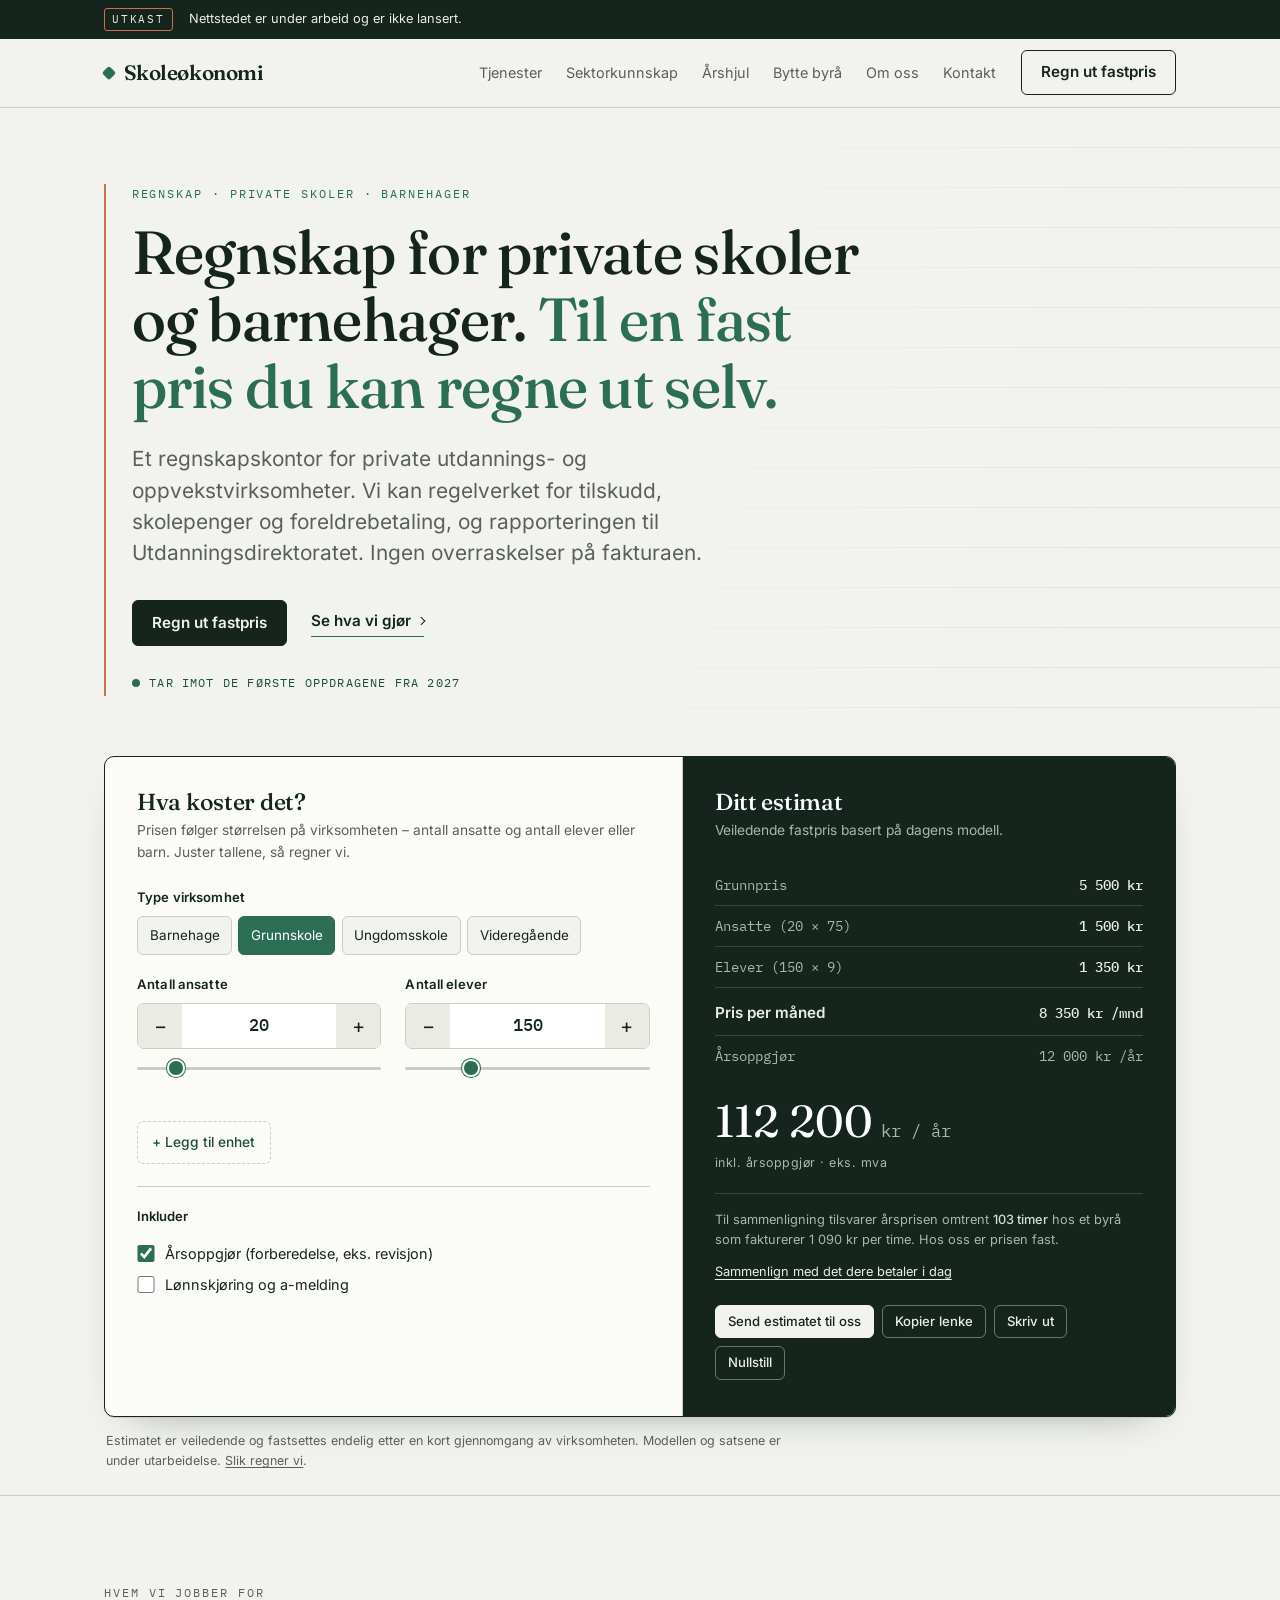
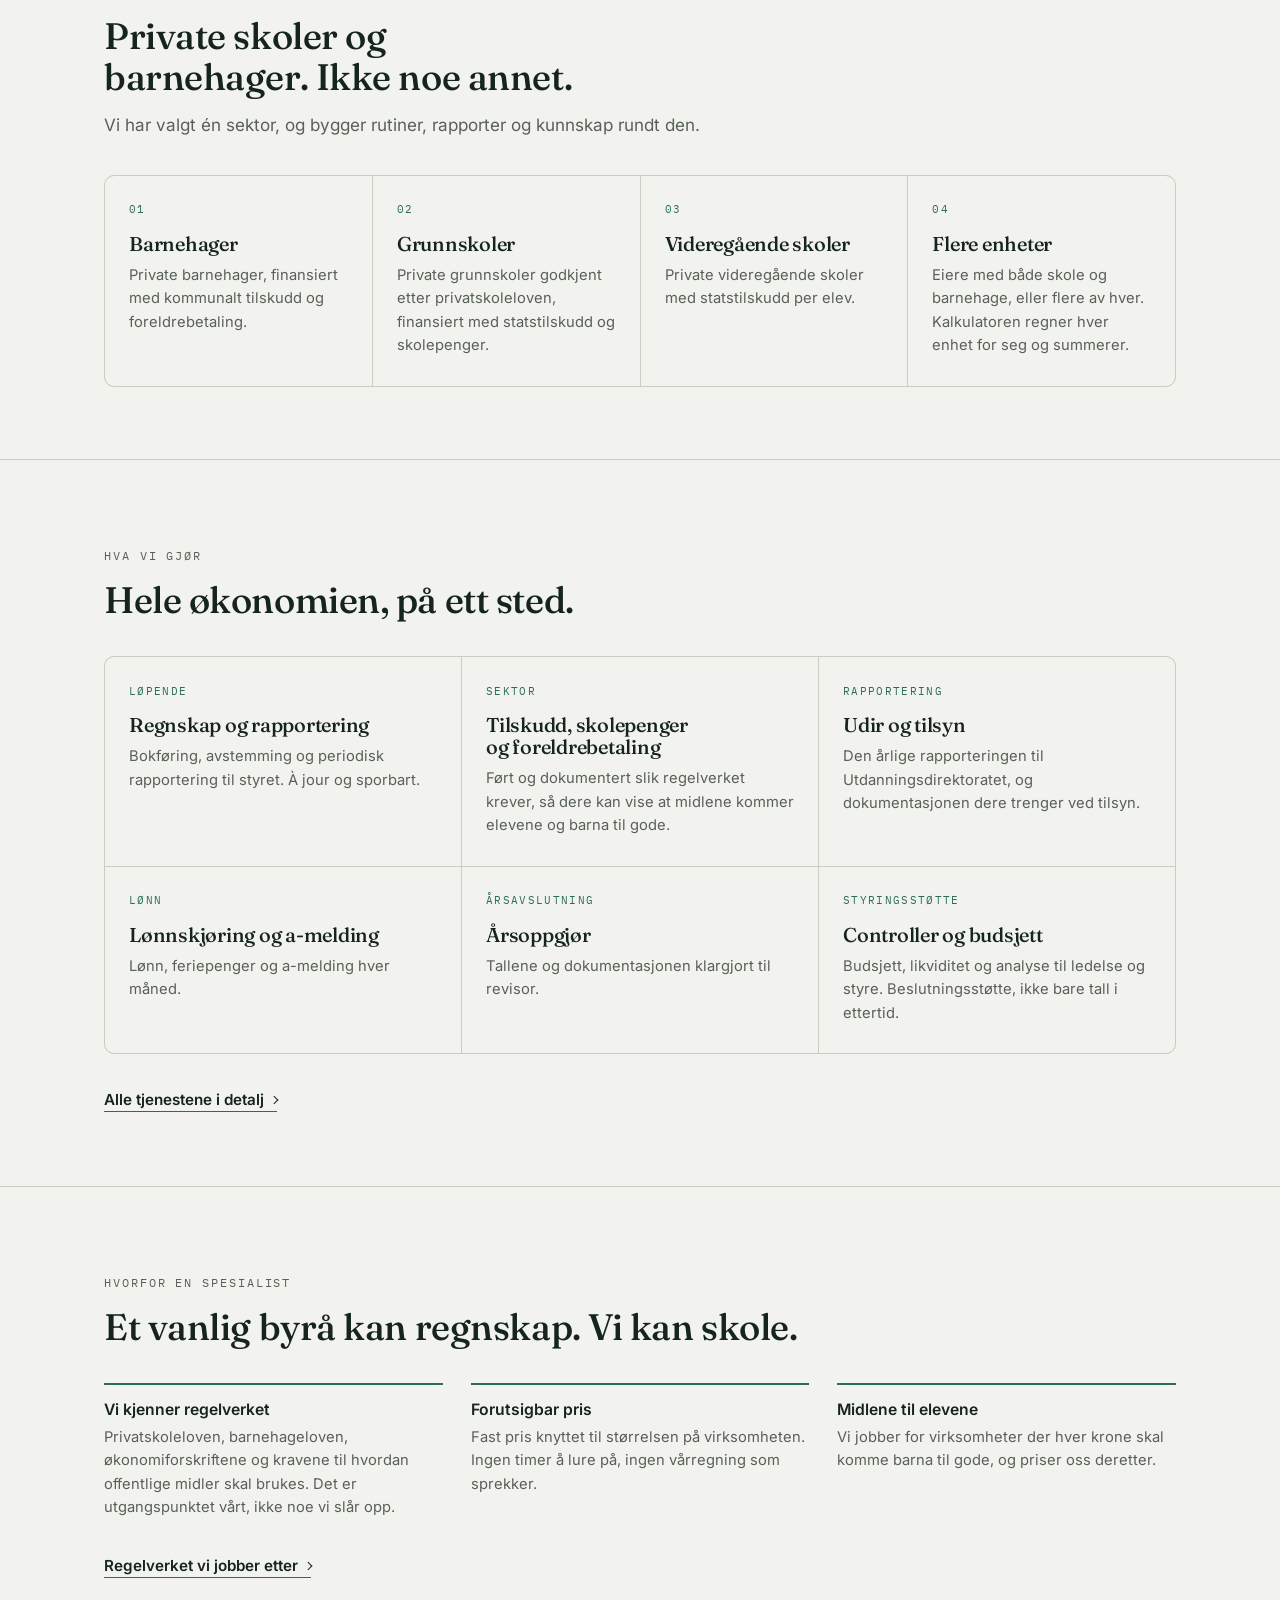
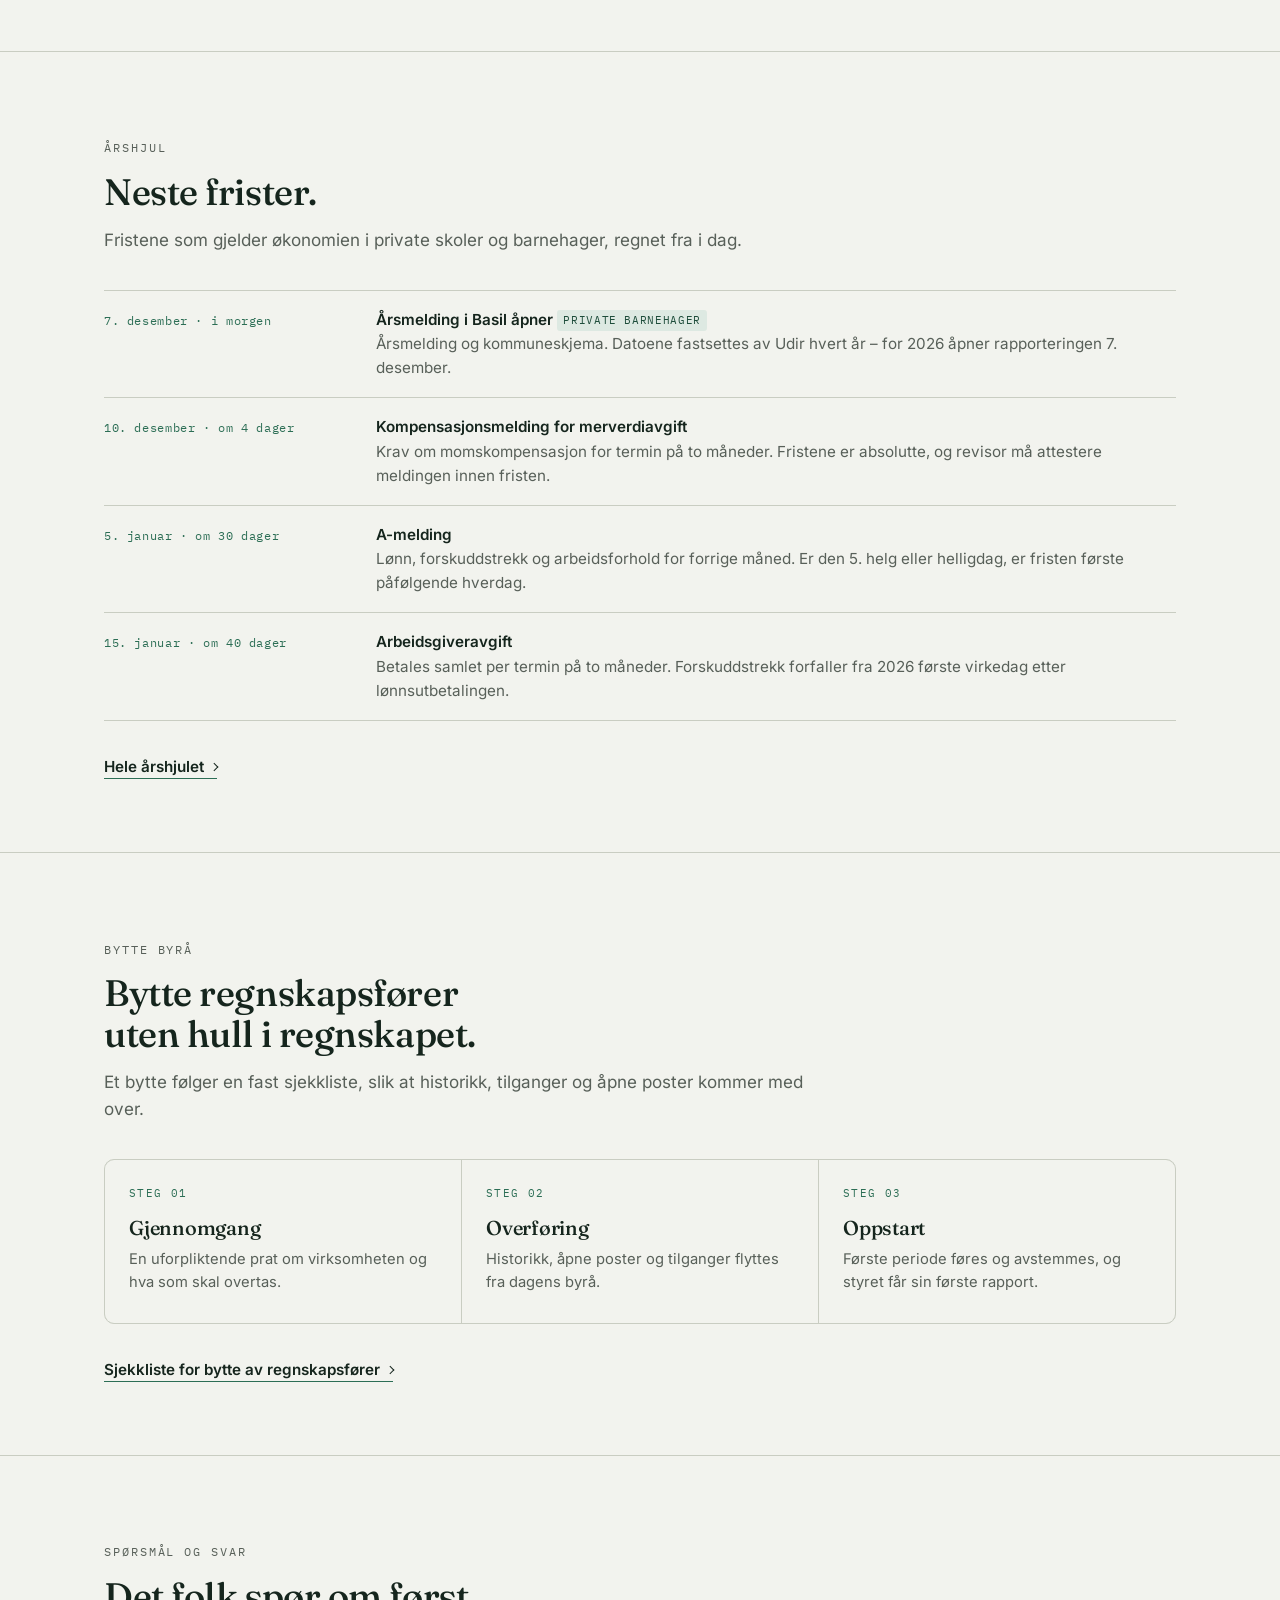
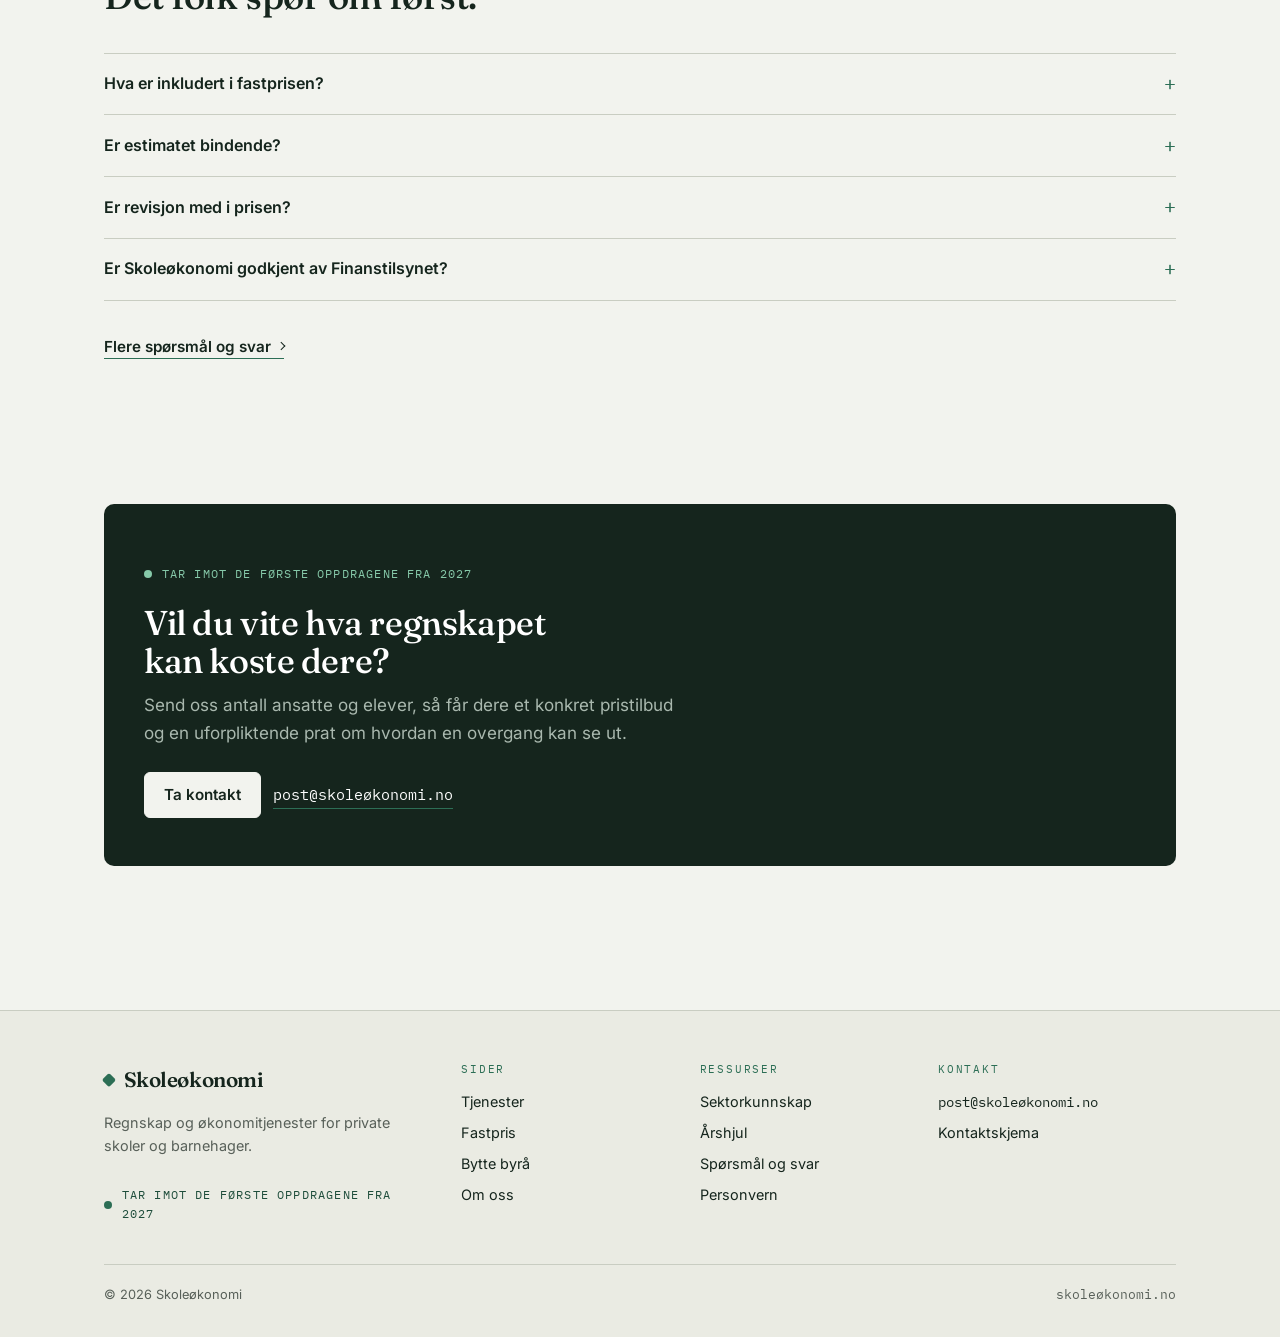
==== commit 1d4b6e30: "Ny prismodell og oppdaterte tekster" ====
--- a/index.html
+++ b/index.html
@@ -224,7 +224,7 @@
         <details class="sporsmal">
           <summary>Hva er inkludert i fastprisen?</summary>
           <div class="sporsmal__svar">
-            <p>Grunnprisen dekker løpende bokføring, avstemming og periodisk rapportering. Prisen per ansatt og per elev eller barn følger volumet i lønn, fakturering og tilskudd. Årsoppgjør og lønnskjøring velger dere selv i kalkulatoren.</p>
+            <p>Grunnprisen dekker løpende bokføring, avstemming og periodisk rapportering. Den utgjør det meste av prisen. Prisen per ansatt og per elev eller barn følger mengden bilag og fakturering. Årsoppgjør og lønnskjøring velger dere selv i kalkulatoren.</p>
           </div>
         </details>
         <details class="sporsmal">
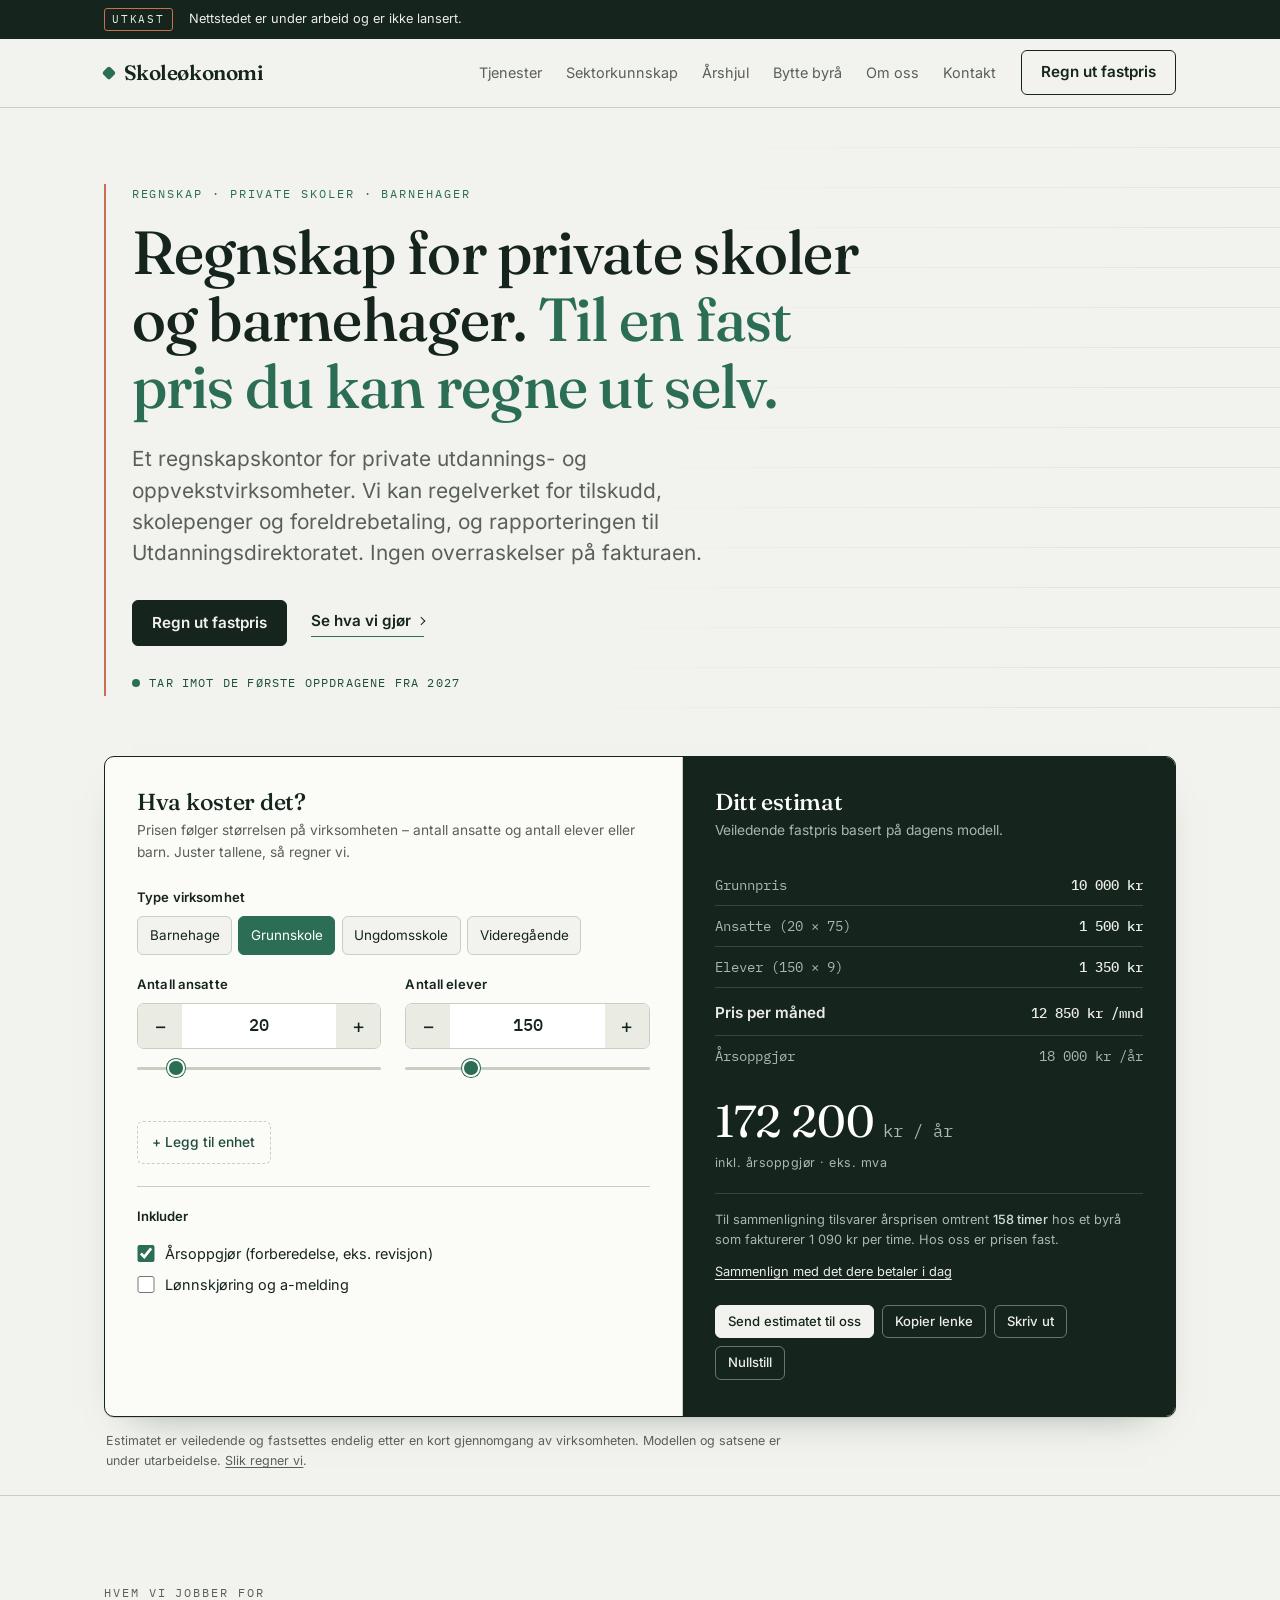
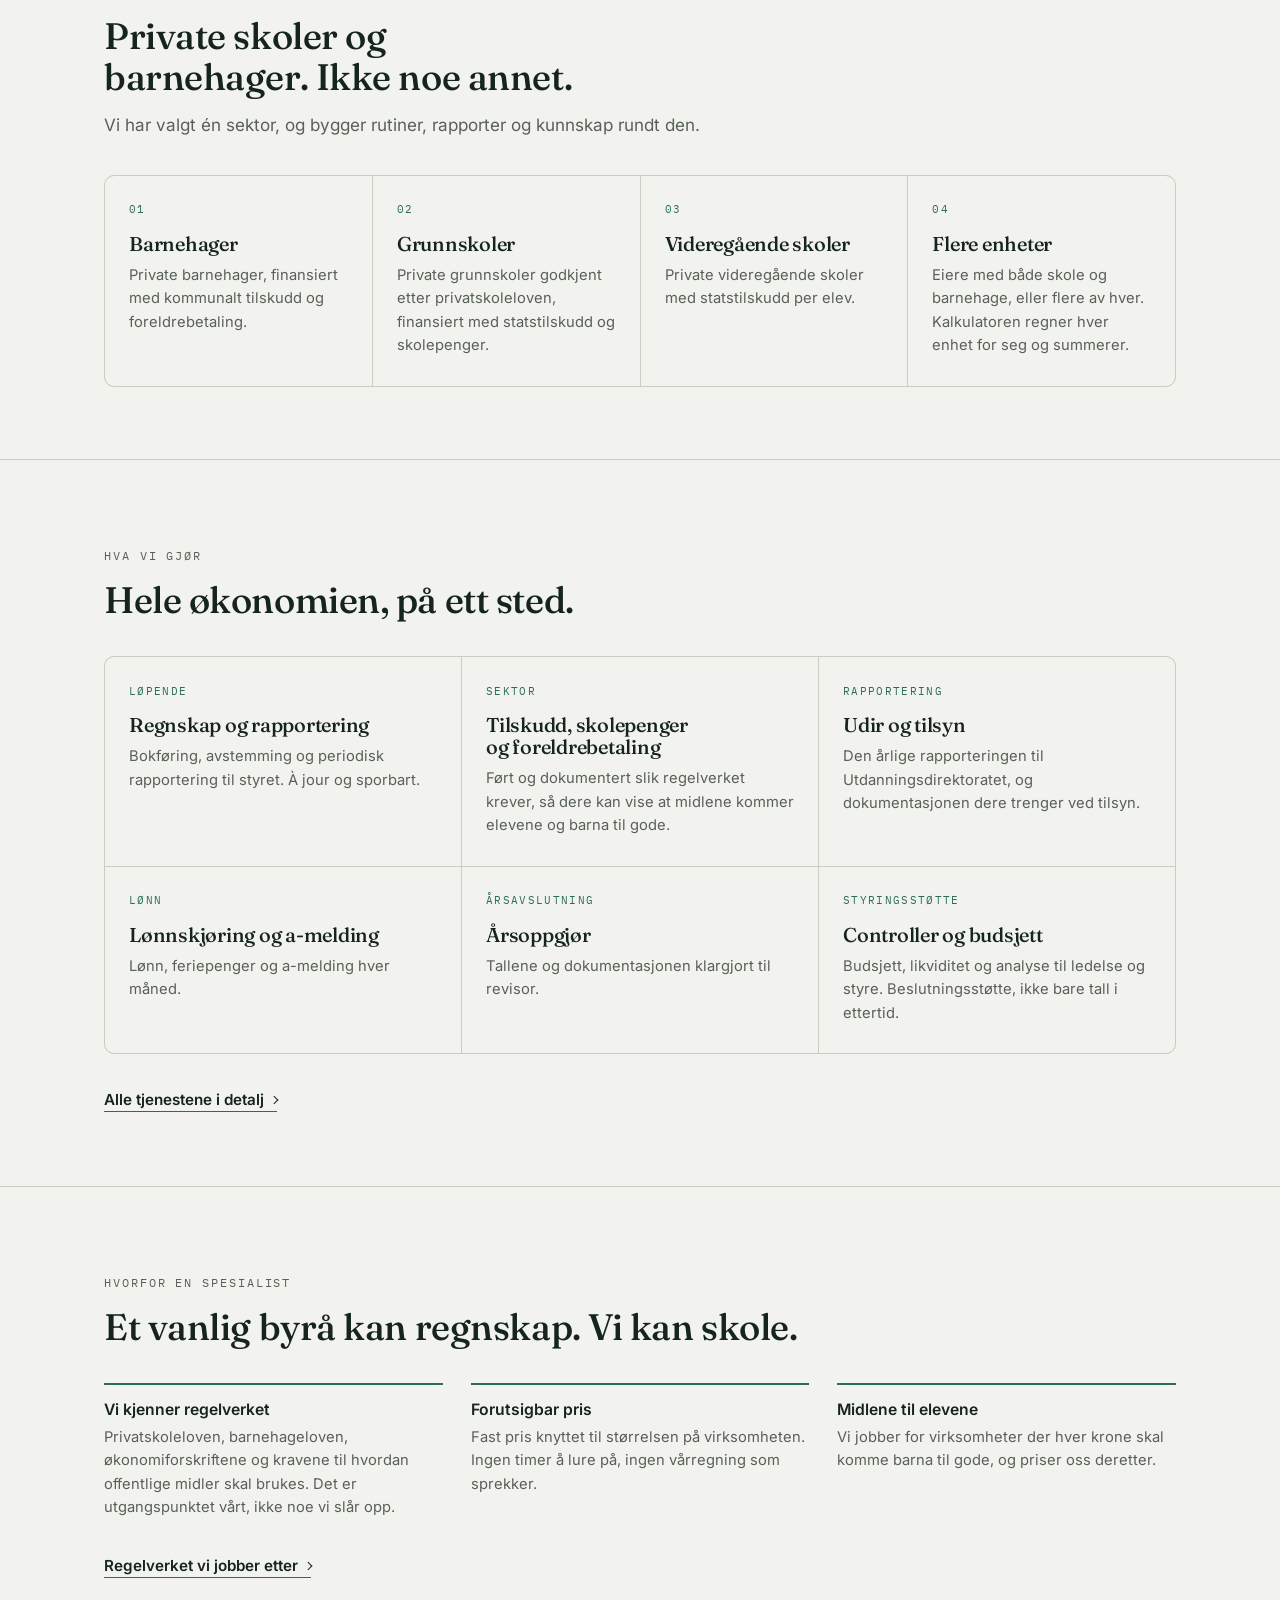
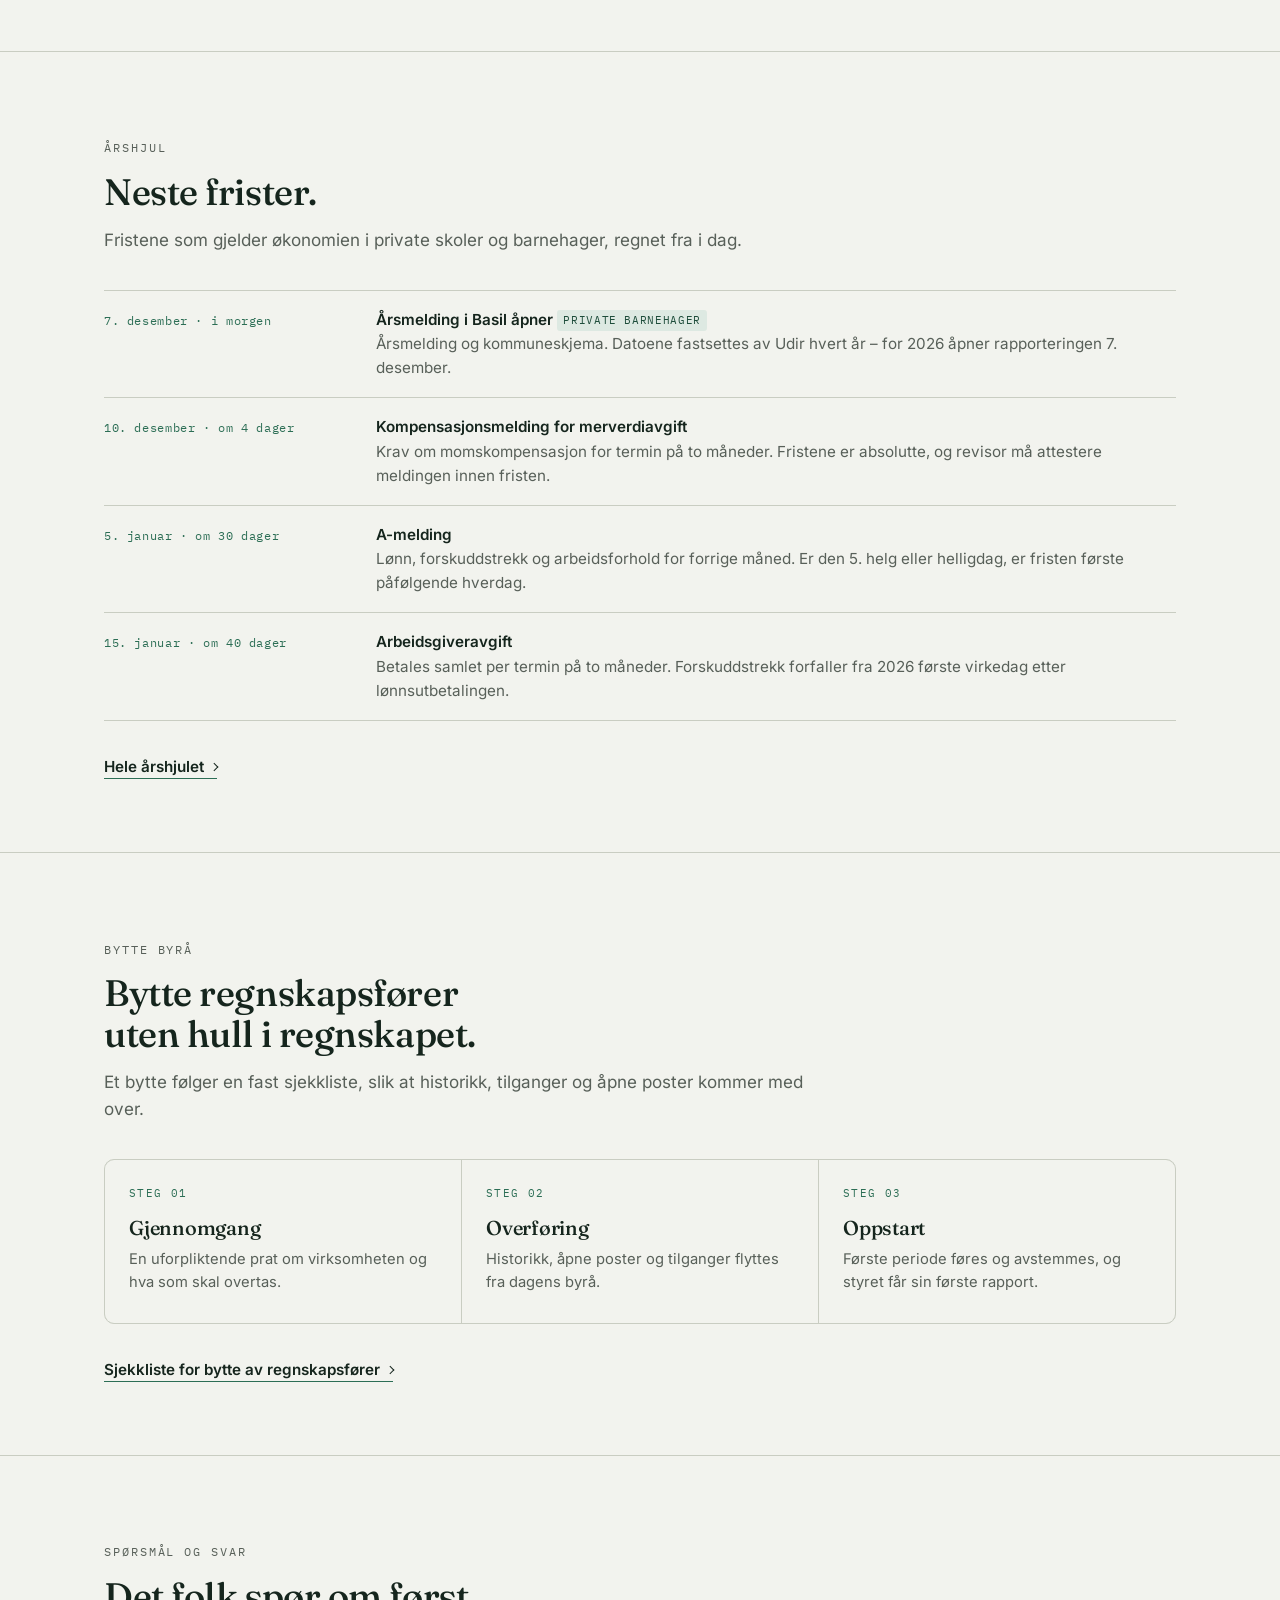
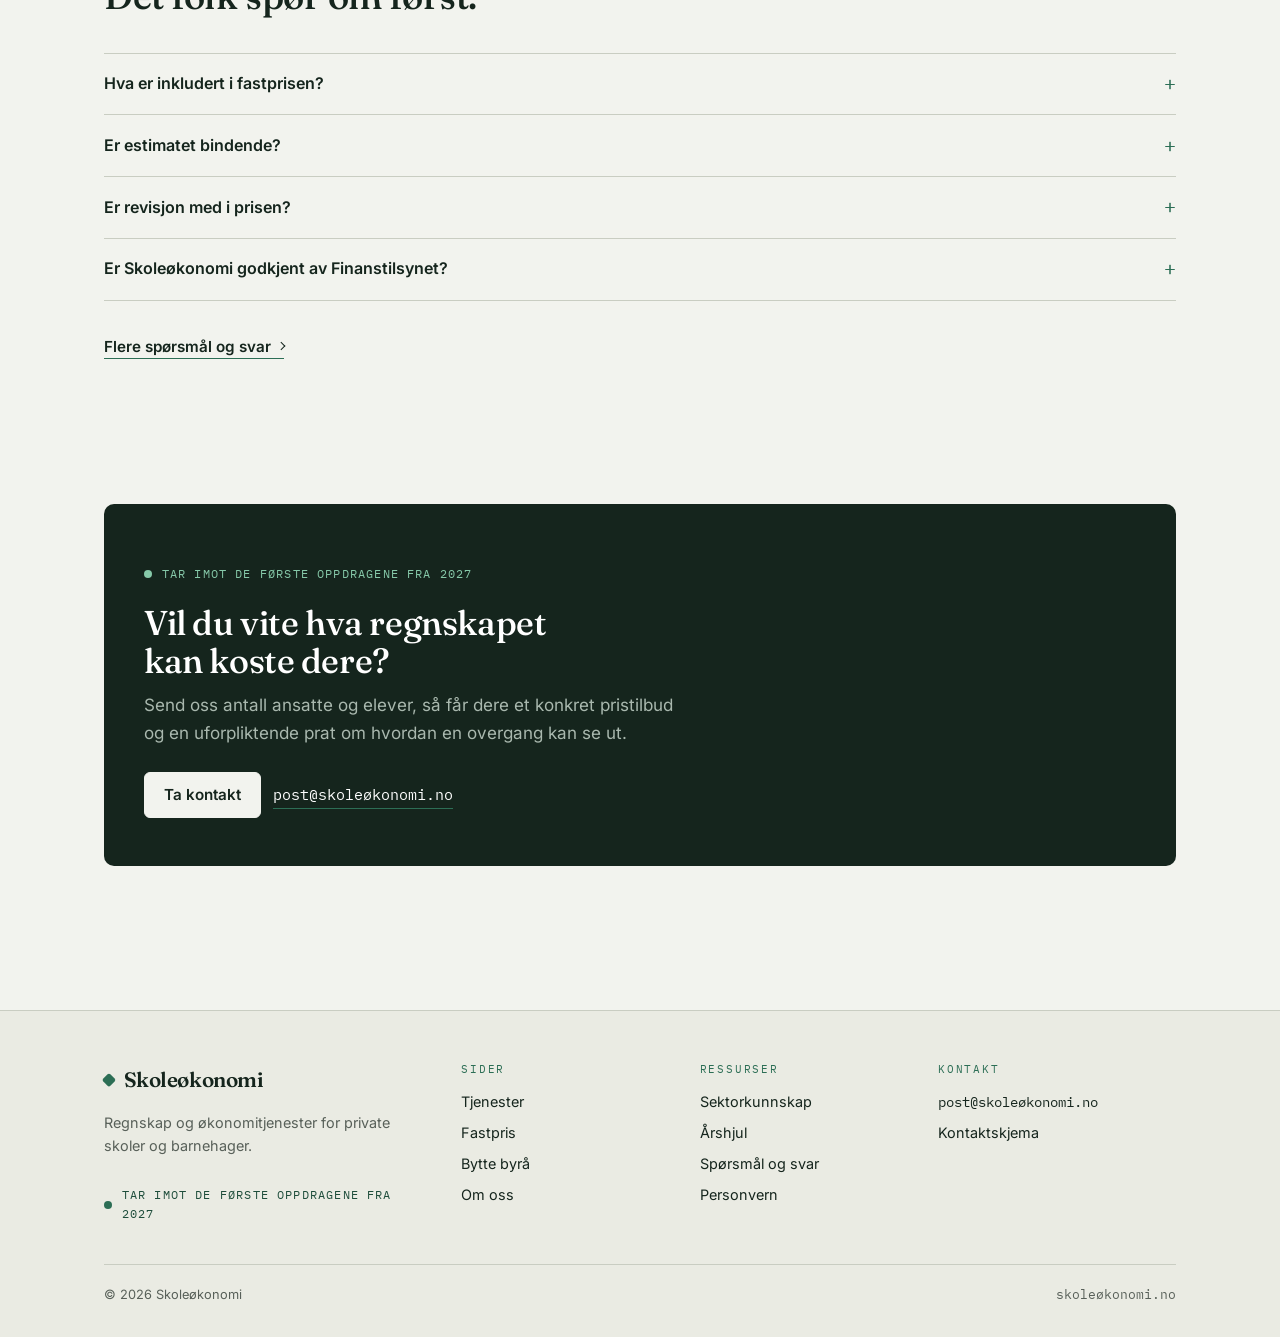
==== commit a85e6424: "Versjonsmerk skript og stilark" ====
--- a/index.html
+++ b/index.html
@@ -16,8 +16,8 @@
 <meta property="og:description" content="Regnskap og økonomitjenester for private skoler og barnehager. Regn ut en veiledende fastpris selv – prisen følger antall ansatte og elever.">
 <meta name="theme-color" content="#F2F3EE">
 <link rel="icon" href="assets/bilder/favicon.svg" type="image/svg+xml">
-<link rel="stylesheet" href="assets/css/stil.css">
-<link rel="stylesheet" href="assets/css/utskrift.css" media="print">
+<link rel="stylesheet" href="assets/css/stil.css?v=5d9baf2f">
+<link rel="stylesheet" href="assets/css/utskrift.css?v=5d9baf2f" media="print">
 <script>document.documentElement.className += ' js';</script>
 <!-- /FELLES:hode -->
 </head>
@@ -307,14 +307,14 @@
     </div>
   </div>
 </footer>
-<script defer src="assets/js/konfig.js"></script>
-<script defer src="assets/js/felles.js"></script>
-<script defer src="assets/js/utkast.js"></script>
+<script defer src="assets/js/konfig.js?v=5d9baf2f"></script>
+<script defer src="assets/js/felles.js?v=5d9baf2f"></script>
+<script defer src="assets/js/utkast.js?v=5d9baf2f"></script>
 <!-- /FELLES:bunn -->
-<script defer src="assets/js/prismodell.js"></script>
-<script defer src="assets/js/kalkulator.js"></script>
-<script defer src="assets/js/frister-data.js"></script>
-<script defer src="assets/js/frister.js"></script>
-<script defer src="assets/js/arshjul.js"></script>
+<script defer src="assets/js/prismodell.js?v=5d9baf2f"></script>
+<script defer src="assets/js/kalkulator.js?v=5d9baf2f"></script>
+<script defer src="assets/js/frister-data.js?v=5d9baf2f"></script>
+<script defer src="assets/js/frister.js?v=5d9baf2f"></script>
+<script defer src="assets/js/arshjul.js?v=5d9baf2f"></script>
 </body>
 </html>
